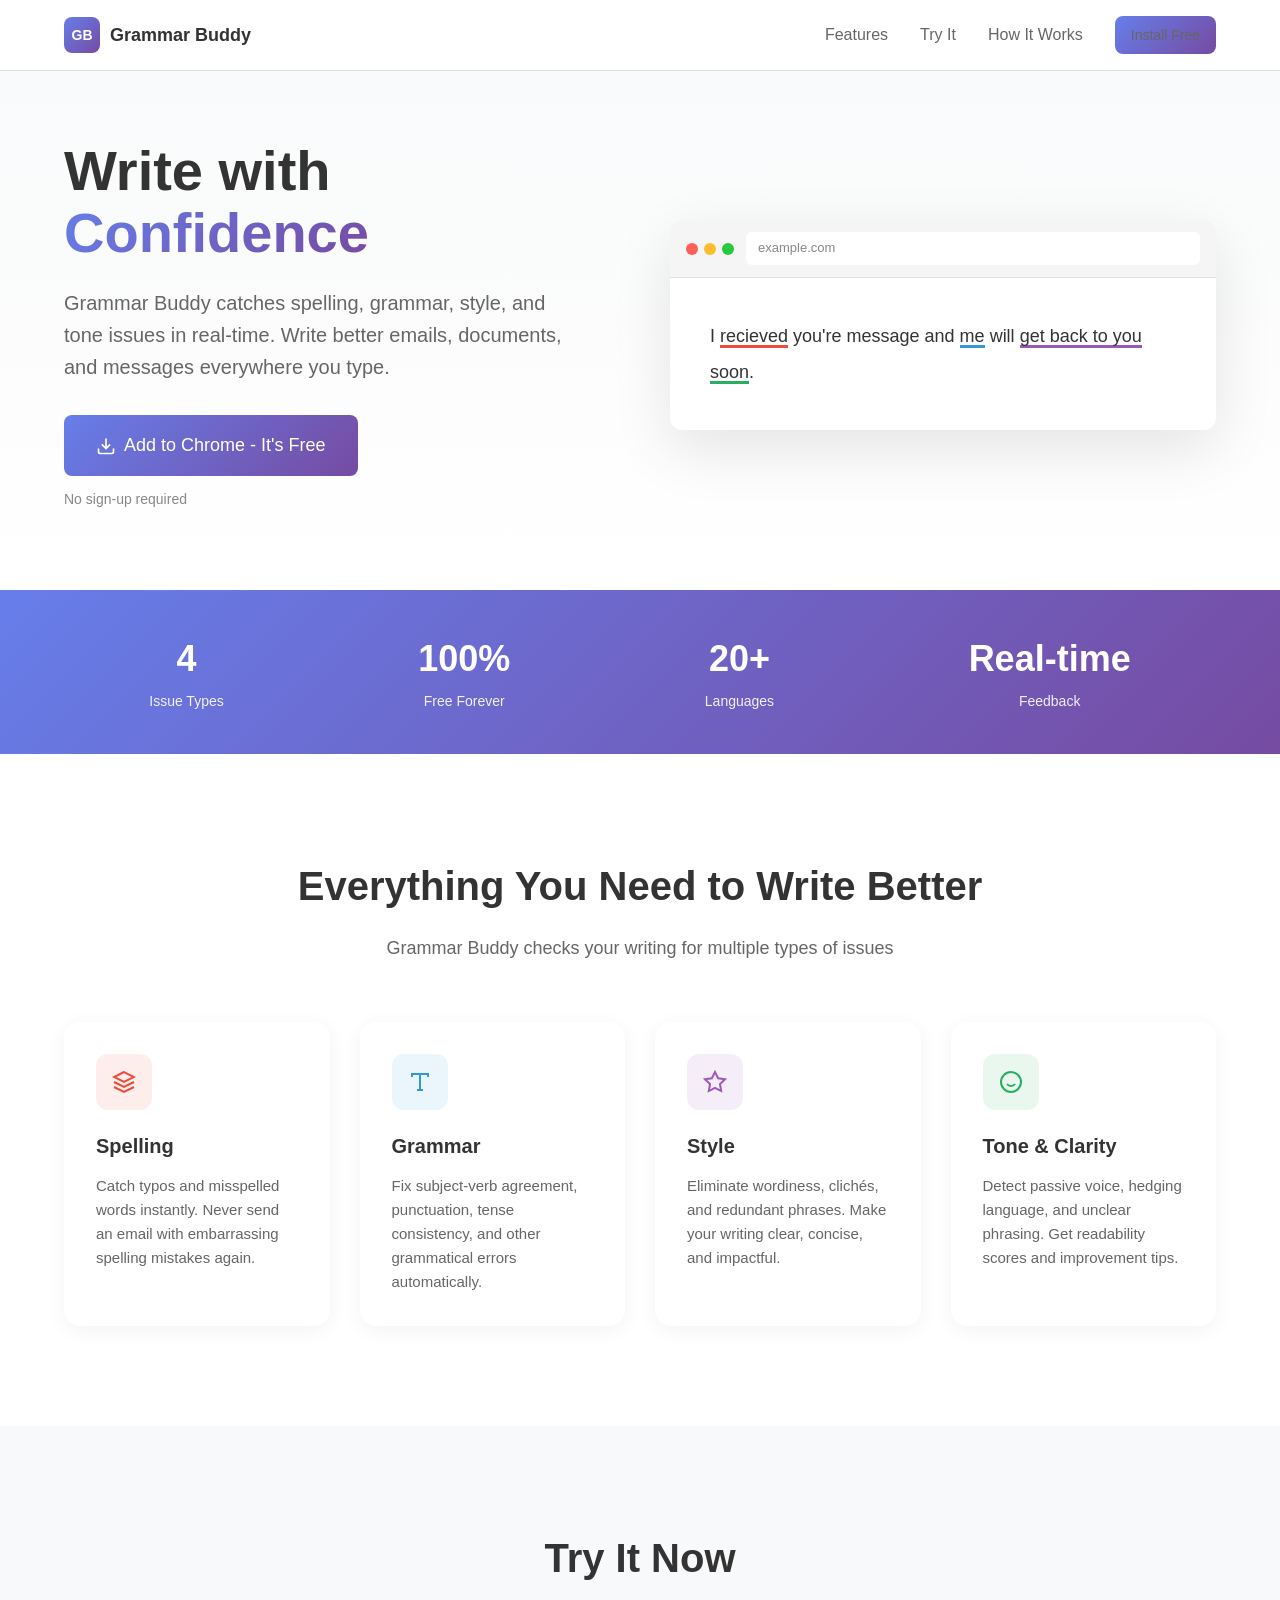
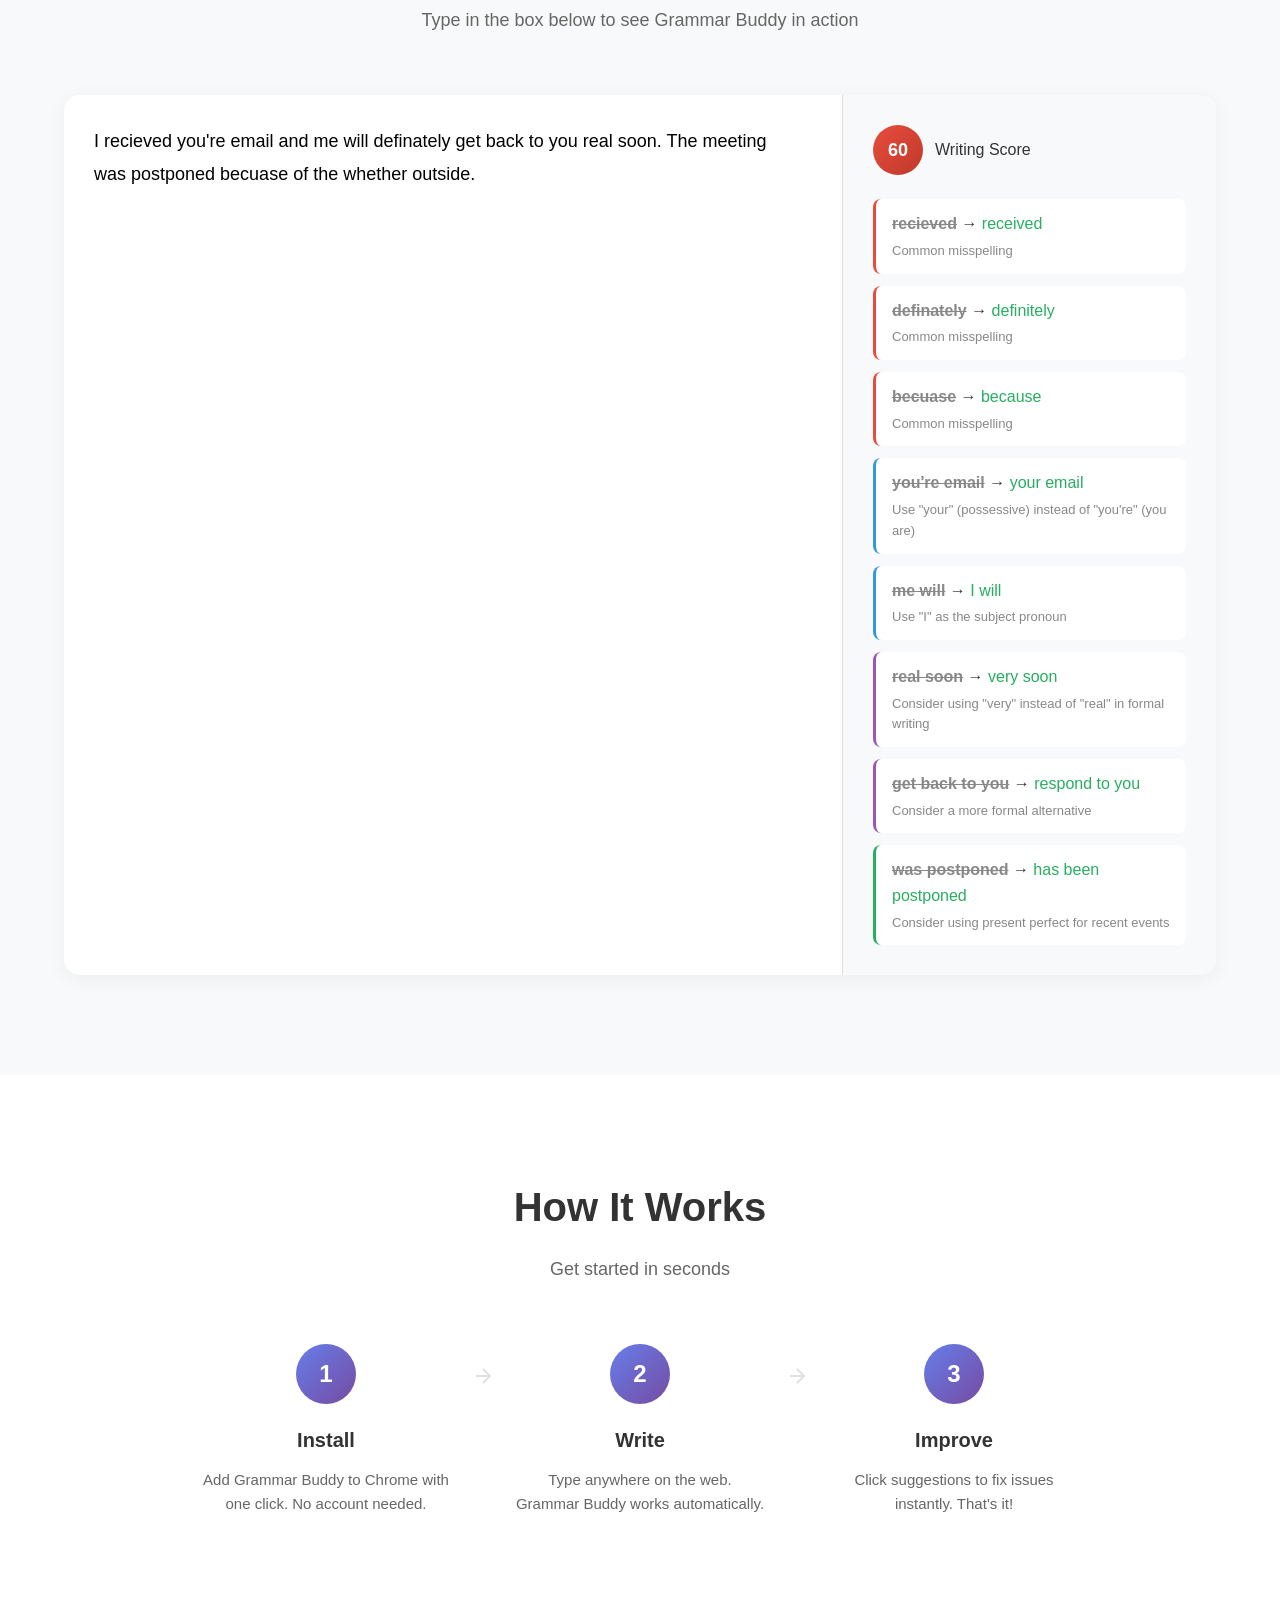
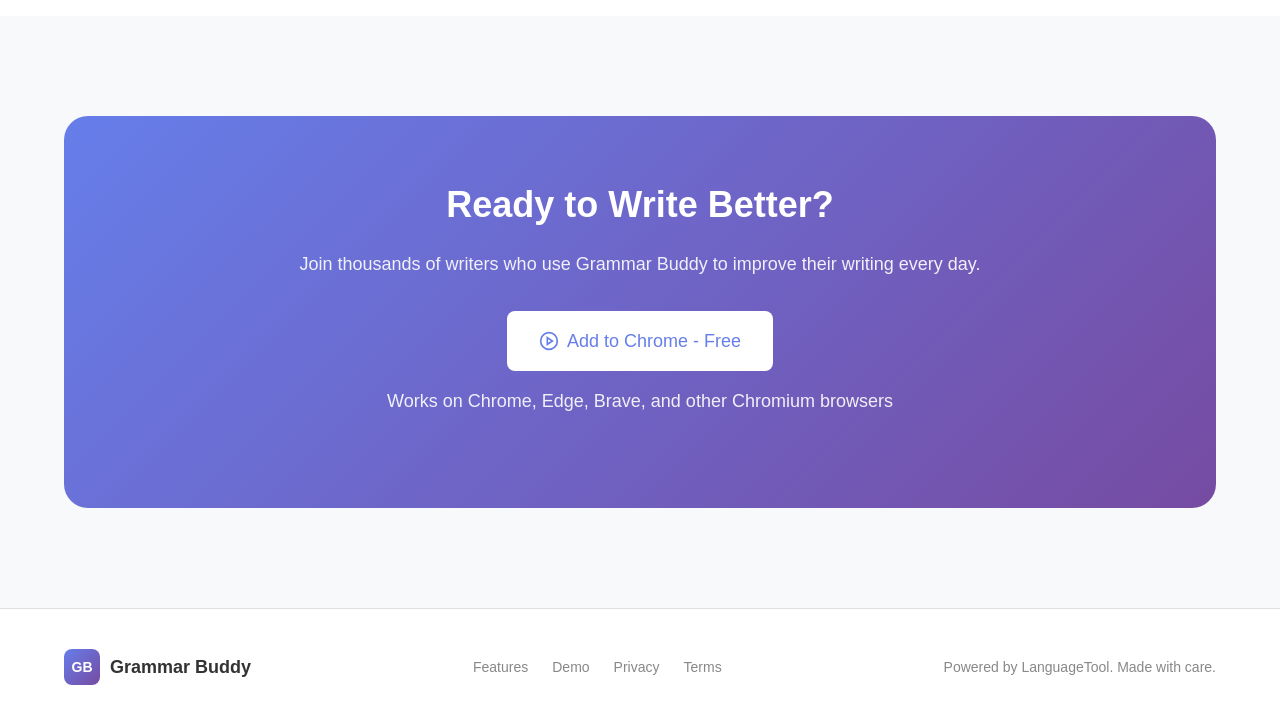
==== landing-page/index.html @ a088feb1 "Initial commit: Grammar Buddy extension and landing page - Chrome extension with Manifest V3 - Langu" ====
<!DOCTYPE html>
<html lang="en">
<head>
  <meta charset="UTF-8">
  <meta name="viewport" content="width=device-width, initial-scale=1.0">
  <meta name="description" content="Grammar Buddy - Your AI-powered writing assistant. Get real-time grammar, spelling, style, and tone suggestions as you type.">
  <title>Grammar Buddy - AI Writing Assistant</title>
  <link rel="stylesheet" href="styles.css">
  <link rel="icon" type="image/svg+xml" href="assets/favicon.svg">
</head>
<body>
  <!-- Navigation -->
  <nav class="navbar">
    <div class="container">
      <div class="nav-brand">
        <span class="nav-logo">GB</span>
        <span class="nav-title">Grammar Buddy</span>
      </div>
      <div class="nav-links">
        <a href="#features">Features</a>
        <a href="#demo">Try It</a>
        <a href="#how-it-works">How It Works</a>
        <a href="#install" class="btn btn-primary btn-sm">Install Free</a>
      </div>
    </div>
  </nav>

  <!-- Hero Section -->
  <header class="hero">
    <div class="container">
      <div class="hero-content">
        <h1 class="hero-title">
          Write with <span class="gradient-text">Confidence</span>
        </h1>
        <p class="hero-subtitle">
          Grammar Buddy catches spelling, grammar, style, and tone issues in real-time.
          Write better emails, documents, and messages everywhere you type.
        </p>
        <div class="hero-cta">
          <a href="#install" class="btn btn-primary btn-lg">
            <svg width="20" height="20" viewBox="0 0 24 24" fill="none" stroke="currentColor" stroke-width="2">
              <path d="M21 15v4a2 2 0 0 1-2 2H5a2 2 0 0 1-2-2v-4"></path>
              <polyline points="7 10 12 15 17 10"></polyline>
              <line x1="12" y1="15" x2="12" y2="3"></line>
            </svg>
            Add to Chrome - It's Free
          </a>
          <span class="hero-note">No sign-up required</span>
        </div>
      </div>
      <div class="hero-visual">
        <div class="browser-mockup">
          <div class="browser-header">
            <div class="browser-dots">
              <span></span><span></span><span></span>
            </div>
            <div class="browser-address">example.com</div>
          </div>
          <div class="browser-content">
            <div class="demo-text">
              <span>I </span><span class="error spelling" data-tooltip="Spelling: Did you mean 'received'?">recieved</span><span> you're message and </span><span class="error grammar" data-tooltip="Grammar: Use 'I' instead of 'me'">me</span><span> will </span><span class="error style" data-tooltip="Style: Consider 'respond' instead">get back to you</span><span> </span><span class="error tone" data-tooltip="Tone: Add urgency">soon</span><span>.</span>
            </div>
          </div>
        </div>
      </div>
    </div>
  </header>

  <!-- Stats Bar -->
  <section class="stats-bar">
    <div class="container">
      <div class="stat">
        <span class="stat-number">4</span>
        <span class="stat-label">Issue Types</span>
      </div>
      <div class="stat">
        <span class="stat-number">100%</span>
        <span class="stat-label">Free Forever</span>
      </div>
      <div class="stat">
        <span class="stat-number">20+</span>
        <span class="stat-label">Languages</span>
      </div>
      <div class="stat">
        <span class="stat-number">Real-time</span>
        <span class="stat-label">Feedback</span>
      </div>
    </div>
  </section>

  <!-- Features Section -->
  <section id="features" class="features">
    <div class="container">
      <div class="section-header">
        <h2>Everything You Need to Write Better</h2>
        <p>Grammar Buddy checks your writing for multiple types of issues</p>
      </div>
      <div class="features-grid">
        <div class="feature-card">
          <div class="feature-icon spelling">
            <svg width="24" height="24" viewBox="0 0 24 24" fill="none" stroke="currentColor" stroke-width="2">
              <path d="M12 2L2 7l10 5 10-5-10-5z"></path>
              <path d="M2 17l10 5 10-5"></path>
              <path d="M2 12l10 5 10-5"></path>
            </svg>
          </div>
          <h3>Spelling</h3>
          <p>Catch typos and misspelled words instantly. Never send an email with embarrassing spelling mistakes again.</p>
        </div>
        <div class="feature-card">
          <div class="feature-icon grammar">
            <svg width="24" height="24" viewBox="0 0 24 24" fill="none" stroke="currentColor" stroke-width="2">
              <polyline points="4 7 4 4 20 4 20 7"></polyline>
              <line x1="9" y1="20" x2="15" y2="20"></line>
              <line x1="12" y1="4" x2="12" y2="20"></line>
            </svg>
          </div>
          <h3>Grammar</h3>
          <p>Fix subject-verb agreement, punctuation, tense consistency, and other grammatical errors automatically.</p>
        </div>
        <div class="feature-card">
          <div class="feature-icon style">
            <svg width="24" height="24" viewBox="0 0 24 24" fill="none" stroke="currentColor" stroke-width="2">
              <polygon points="12 2 15.09 8.26 22 9.27 17 14.14 18.18 21.02 12 17.77 5.82 21.02 7 14.14 2 9.27 8.91 8.26 12 2"></polygon>
            </svg>
          </div>
          <h3>Style</h3>
          <p>Eliminate wordiness, clichés, and redundant phrases. Make your writing clear, concise, and impactful.</p>
        </div>
        <div class="feature-card">
          <div class="feature-icon tone">
            <svg width="24" height="24" viewBox="0 0 24 24" fill="none" stroke="currentColor" stroke-width="2">
              <circle cx="12" cy="12" r="10"></circle>
              <path d="M8 14s1.5 2 4 2 4-2 4-2"></path>
              <line x1="9" y1="9" x2="9.01" y2="9"></line>
              <line x1="15" y1="9" x2="15.01" y2="9"></line>
            </svg>
          </div>
          <h3>Tone & Clarity</h3>
          <p>Detect passive voice, hedging language, and unclear phrasing. Get readability scores and improvement tips.</p>
        </div>
      </div>
    </div>
  </section>

  <!-- Interactive Demo -->
  <section id="demo" class="demo-section">
    <div class="container">
      <div class="section-header">
        <h2>Try It Now</h2>
        <p>Type in the box below to see Grammar Buddy in action</p>
      </div>
      <div class="demo-container">
        <div class="demo-editor">
          <textarea id="demoInput" placeholder="Start typing here to see grammar suggestions...">I recieved you're email and me will definately get back to you real soon. The meeting was postponed becuase of the whether outside.</textarea>
        </div>
        <div class="demo-results">
          <div class="results-header">
            <div class="score-badge" id="demoScore">85</div>
            <span>Writing Score</span>
          </div>
          <div class="results-list" id="resultsList">
            <!-- Results populated by JS -->
          </div>
        </div>
      </div>
    </div>
  </section>

  <!-- How It Works -->
  <section id="how-it-works" class="how-it-works">
    <div class="container">
      <div class="section-header">
        <h2>How It Works</h2>
        <p>Get started in seconds</p>
      </div>
      <div class="steps">
        <div class="step">
          <div class="step-number">1</div>
          <h3>Install</h3>
          <p>Add Grammar Buddy to Chrome with one click. No account needed.</p>
        </div>
        <div class="step-arrow">
          <svg width="24" height="24" viewBox="0 0 24 24" fill="none" stroke="currentColor" stroke-width="2">
            <line x1="5" y1="12" x2="19" y2="12"></line>
            <polyline points="12 5 19 12 12 19"></polyline>
          </svg>
        </div>
        <div class="step">
          <div class="step-number">2</div>
          <h3>Write</h3>
          <p>Type anywhere on the web. Grammar Buddy works automatically.</p>
        </div>
        <div class="step-arrow">
          <svg width="24" height="24" viewBox="0 0 24 24" fill="none" stroke="currentColor" stroke-width="2">
            <line x1="5" y1="12" x2="19" y2="12"></line>
            <polyline points="12 5 19 12 12 19"></polyline>
          </svg>
        </div>
        <div class="step">
          <div class="step-number">3</div>
          <h3>Improve</h3>
          <p>Click suggestions to fix issues instantly. That's it!</p>
        </div>
      </div>
    </div>
  </section>

  <!-- Install CTA -->
  <section id="install" class="install-section">
    <div class="container">
      <div class="install-card">
        <h2>Ready to Write Better?</h2>
        <p>Join thousands of writers who use Grammar Buddy to improve their writing every day.</p>
        <a href="#" class="btn btn-primary btn-lg" id="installBtn">
          <svg width="20" height="20" viewBox="0 0 24 24" fill="none" stroke="currentColor" stroke-width="2">
            <circle cx="12" cy="12" r="10"></circle>
            <polygon points="10 8 16 12 10 16 10 8"></polygon>
          </svg>
          Add to Chrome - Free
        </a>
        <p class="install-note">Works on Chrome, Edge, Brave, and other Chromium browsers</p>
      </div>
    </div>
  </section>

  <!-- Footer -->
  <footer class="footer">
    <div class="container">
      <div class="footer-content">
        <div class="footer-brand">
          <span class="nav-logo">GB</span>
          <span class="nav-title">Grammar Buddy</span>
        </div>
        <div class="footer-links">
          <a href="#features">Features</a>
          <a href="#demo">Demo</a>
          <a href="#">Privacy</a>
          <a href="#">Terms</a>
        </div>
        <div class="footer-copy">
          <p>Powered by LanguageTool. Made with care.</p>
        </div>
      </div>
    </div>
  </footer>

  <script src="script.js"></script>
</body>
</html>
---- landing-page/styles.css ----
/* Grammar Buddy Landing Page Styles */

:root {
  --primary: #667eea;
  --primary-dark: #764ba2;
  --spelling: #e74c3c;
  --grammar: #3498db;
  --style: #9b59b6;
  --tone: #27ae60;
  --text: #333;
  --text-light: #666;
  --text-muted: #888;
  --bg: #ffffff;
  --bg-alt: #f8f9fa;
  --border: #e0e0e0;
}

* {
  margin: 0;
  padding: 0;
  box-sizing: border-box;
}

html {
  scroll-behavior: smooth;
}

body {
  font-family: -apple-system, BlinkMacSystemFont, 'Segoe UI', Roboto, Oxygen, Ubuntu, sans-serif;
  color: var(--text);
  line-height: 1.6;
  background: var(--bg);
}

.container {
  max-width: 1200px;
  margin: 0 auto;
  padding: 0 24px;
}

/* Buttons */
.btn {
  display: inline-flex;
  align-items: center;
  gap: 8px;
  padding: 12px 24px;
  border-radius: 8px;
  font-size: 16px;
  font-weight: 500;
  text-decoration: none;
  cursor: pointer;
  transition: all 0.2s ease;
  border: none;
}

.btn-primary {
  background: linear-gradient(135deg, var(--primary), var(--primary-dark));
  color: white;
}

.btn-primary:hover {
  transform: translateY(-2px);
  box-shadow: 0 8px 24px rgba(102, 126, 234, 0.4);
}

.btn-lg {
  padding: 16px 32px;
  font-size: 18px;
}

.btn-sm {
  padding: 8px 16px;
  font-size: 14px;
}

.gradient-text {
  background: linear-gradient(135deg, var(--primary), var(--primary-dark));
  -webkit-background-clip: text;
  -webkit-text-fill-color: transparent;
  background-clip: text;
}

/* Navigation */
.navbar {
  position: fixed;
  top: 0;
  left: 0;
  right: 0;
  background: rgba(255, 255, 255, 0.95);
  backdrop-filter: blur(10px);
  z-index: 1000;
  border-bottom: 1px solid var(--border);
}

.navbar .container {
  display: flex;
  justify-content: space-between;
  align-items: center;
  height: 70px;
}

.nav-brand {
  display: flex;
  align-items: center;
  gap: 10px;
}

.nav-logo {
  width: 36px;
  height: 36px;
  background: linear-gradient(135deg, var(--primary), var(--primary-dark));
  border-radius: 8px;
  display: flex;
  align-items: center;
  justify-content: center;
  color: white;
  font-weight: 700;
  font-size: 14px;
}

.nav-title {
  font-size: 18px;
  font-weight: 600;
}

.nav-links {
  display: flex;
  align-items: center;
  gap: 32px;
}

.nav-links a {
  text-decoration: none;
  color: var(--text-light);
  font-weight: 500;
  transition: color 0.2s ease;
}

.nav-links a:hover {
  color: var(--primary);
}

/* Hero */
.hero {
  padding: 140px 0 80px;
  background: linear-gradient(180deg, var(--bg-alt) 0%, var(--bg) 100%);
}

.hero .container {
  display: grid;
  grid-template-columns: 1fr 1fr;
  gap: 60px;
  align-items: center;
}

.hero-title {
  font-size: 56px;
  font-weight: 700;
  line-height: 1.1;
  margin-bottom: 24px;
}

.hero-subtitle {
  font-size: 20px;
  color: var(--text-light);
  margin-bottom: 32px;
  max-width: 500px;
}

.hero-cta {
  display: flex;
  flex-direction: column;
  align-items: flex-start;
  gap: 12px;
}

.hero-note {
  font-size: 14px;
  color: var(--text-muted);
}

/* Browser Mockup */
.browser-mockup {
  background: white;
  border-radius: 12px;
  box-shadow: 0 20px 60px rgba(0, 0, 0, 0.1);
  overflow: hidden;
}

.browser-header {
  background: #f5f5f5;
  padding: 12px 16px;
  display: flex;
  align-items: center;
  gap: 12px;
  border-bottom: 1px solid var(--border);
}

.browser-dots {
  display: flex;
  gap: 6px;
}

.browser-dots span {
  width: 12px;
  height: 12px;
  border-radius: 50%;
  background: #ddd;
}

.browser-dots span:nth-child(1) { background: #ff5f56; }
.browser-dots span:nth-child(2) { background: #ffbd2e; }
.browser-dots span:nth-child(3) { background: #27c93f; }

.browser-address {
  flex: 1;
  background: white;
  padding: 6px 12px;
  border-radius: 6px;
  font-size: 13px;
  color: var(--text-muted);
}

.browser-content {
  padding: 40px;
}

.demo-text {
  font-size: 18px;
  line-height: 2;
}

.demo-text .error {
  position: relative;
  cursor: pointer;
  padding-bottom: 2px;
}

.demo-text .error.spelling {
  background: linear-gradient(to bottom, transparent 85%, var(--spelling) 85%);
}

.demo-text .error.grammar {
  background: linear-gradient(to bottom, transparent 85%, var(--grammar) 85%);
}

.demo-text .error.style {
  background: linear-gradient(to bottom, transparent 85%, var(--style) 85%);
}

.demo-text .error.tone {
  background: linear-gradient(to bottom, transparent 85%, var(--tone) 85%);
}

.demo-text .error::after {
  content: attr(data-tooltip);
  position: absolute;
  bottom: 100%;
  left: 50%;
  transform: translateX(-50%);
  background: #333;
  color: white;
  padding: 8px 12px;
  border-radius: 6px;
  font-size: 13px;
  white-space: nowrap;
  opacity: 0;
  visibility: hidden;
  transition: all 0.2s ease;
  z-index: 10;
}

.demo-text .error:hover::after {
  opacity: 1;
  visibility: visible;
  bottom: calc(100% + 8px);
}

/* Stats Bar */
.stats-bar {
  background: linear-gradient(135deg, var(--primary), var(--primary-dark));
  padding: 40px 0;
}

.stats-bar .container {
  display: flex;
  justify-content: space-around;
  flex-wrap: wrap;
  gap: 24px;
}

.stat {
  text-align: center;
  color: white;
}

.stat-number {
  display: block;
  font-size: 36px;
  font-weight: 700;
}

.stat-label {
  font-size: 14px;
  opacity: 0.9;
}

/* Features */
.features {
  padding: 100px 0;
}

.section-header {
  text-align: center;
  margin-bottom: 60px;
}

.section-header h2 {
  font-size: 40px;
  font-weight: 700;
  margin-bottom: 16px;
}

.section-header p {
  font-size: 18px;
  color: var(--text-light);
}

.features-grid {
  display: grid;
  grid-template-columns: repeat(4, 1fr);
  gap: 30px;
}

.feature-card {
  background: white;
  padding: 32px;
  border-radius: 16px;
  box-shadow: 0 4px 20px rgba(0, 0, 0, 0.05);
  transition: transform 0.2s ease, box-shadow 0.2s ease;
}

.feature-card:hover {
  transform: translateY(-5px);
  box-shadow: 0 8px 30px rgba(0, 0, 0, 0.1);
}

.feature-icon {
  width: 56px;
  height: 56px;
  border-radius: 12px;
  display: flex;
  align-items: center;
  justify-content: center;
  margin-bottom: 20px;
}

.feature-icon.spelling { background: rgba(231, 76, 60, 0.1); color: var(--spelling); }
.feature-icon.grammar { background: rgba(52, 152, 219, 0.1); color: var(--grammar); }
.feature-icon.style { background: rgba(155, 89, 182, 0.1); color: var(--style); }
.feature-icon.tone { background: rgba(39, 174, 96, 0.1); color: var(--tone); }

.feature-card h3 {
  font-size: 20px;
  margin-bottom: 12px;
}

.feature-card p {
  font-size: 15px;
  color: var(--text-light);
  line-height: 1.6;
}

/* Demo Section */
.demo-section {
  padding: 100px 0;
  background: var(--bg-alt);
}

.demo-container {
  display: grid;
  grid-template-columns: 2fr 1fr;
  gap: 30px;
  background: white;
  border-radius: 16px;
  overflow: hidden;
  box-shadow: 0 4px 20px rgba(0, 0, 0, 0.05);
}

.demo-editor {
  padding: 0;
}

.demo-editor textarea {
  width: 100%;
  height: 300px;
  padding: 30px;
  border: none;
  font-size: 18px;
  line-height: 1.8;
  resize: none;
  font-family: inherit;
}

.demo-editor textarea:focus {
  outline: none;
}

.demo-results {
  background: var(--bg-alt);
  padding: 30px;
  border-left: 1px solid var(--border);
}

.results-header {
  display: flex;
  align-items: center;
  gap: 12px;
  margin-bottom: 24px;
}

.score-badge {
  width: 50px;
  height: 50px;
  background: linear-gradient(135deg, var(--primary), var(--primary-dark));
  border-radius: 50%;
  display: flex;
  align-items: center;
  justify-content: center;
  color: white;
  font-weight: 700;
  font-size: 18px;
}

.results-list {
  display: flex;
  flex-direction: column;
  gap: 12px;
}

.result-item {
  background: white;
  padding: 12px 16px;
  border-radius: 8px;
  border-left: 3px solid;
  cursor: pointer;
  transition: transform 0.2s ease;
}

.result-item:hover {
  transform: translateX(4px);
}

.result-item.spelling { border-left-color: var(--spelling); }
.result-item.grammar { border-left-color: var(--grammar); }
.result-item.style { border-left-color: var(--style); }
.result-item.tone { border-left-color: var(--tone); }

.result-item .error-word {
  font-weight: 600;
  text-decoration: line-through;
  color: var(--text-muted);
}

.result-item .suggestion {
  color: var(--tone);
  font-weight: 500;
}

.result-item .message {
  font-size: 13px;
  color: var(--text-muted);
  margin-top: 4px;
}

/* How It Works */
.how-it-works {
  padding: 100px 0;
}

.steps {
  display: flex;
  justify-content: center;
  align-items: flex-start;
  gap: 20px;
}

.step {
  text-align: center;
  max-width: 250px;
}

.step-number {
  width: 60px;
  height: 60px;
  background: linear-gradient(135deg, var(--primary), var(--primary-dark));
  border-radius: 50%;
  display: flex;
  align-items: center;
  justify-content: center;
  color: white;
  font-size: 24px;
  font-weight: 700;
  margin: 0 auto 20px;
}

.step h3 {
  font-size: 20px;
  margin-bottom: 12px;
}

.step p {
  font-size: 15px;
  color: var(--text-light);
}

.step-arrow {
  display: flex;
  align-items: center;
  padding-top: 20px;
  color: var(--border);
}

/* Install Section */
.install-section {
  padding: 100px 0;
  background: var(--bg-alt);
}

.install-card {
  background: linear-gradient(135deg, var(--primary), var(--primary-dark));
  padding: 60px;
  border-radius: 24px;
  text-align: center;
  color: white;
}

.install-card h2 {
  font-size: 36px;
  margin-bottom: 16px;
}

.install-card > p {
  font-size: 18px;
  opacity: 0.9;
  margin-bottom: 32px;
}

.install-card .btn {
  background: white;
  color: var(--primary);
}

.install-card .btn:hover {
  box-shadow: 0 8px 24px rgba(0, 0, 0, 0.2);
}

.install-note {
  font-size: 14px;
  opacity: 0.8;
  margin-top: 16px;
}

/* Footer */
.footer {
  padding: 40px 0;
  border-top: 1px solid var(--border);
}

.footer-content {
  display: flex;
  justify-content: space-between;
  align-items: center;
  flex-wrap: wrap;
  gap: 24px;
}

.footer-brand {
  display: flex;
  align-items: center;
  gap: 10px;
}

.footer-links {
  display: flex;
  gap: 24px;
}

.footer-links a {
  text-decoration: none;
  color: var(--text-muted);
  font-size: 14px;
  transition: color 0.2s ease;
}

.footer-links a:hover {
  color: var(--primary);
}

.footer-copy {
  font-size: 14px;
  color: var(--text-muted);
}

/* Responsive */
@media (max-width: 1024px) {
  .features-grid {
    grid-template-columns: repeat(2, 1fr);
  }

  .demo-container {
    grid-template-columns: 1fr;
  }

  .demo-results {
    border-left: none;
    border-top: 1px solid var(--border);
  }
}

@media (max-width: 768px) {
  .hero .container {
    grid-template-columns: 1fr;
    text-align: center;
  }

  .hero-title {
    font-size: 40px;
  }

  .hero-subtitle {
    margin-left: auto;
    margin-right: auto;
  }

  .hero-cta {
    align-items: center;
  }

  .hero-visual {
    display: none;
  }

  .nav-links a:not(.btn) {
    display: none;
  }

  .features-grid {
    grid-template-columns: 1fr;
  }

  .steps {
    flex-direction: column;
    align-items: center;
  }

  .step-arrow {
    transform: rotate(90deg);
    padding: 10px 0;
  }

  .footer-content {
    flex-direction: column;
    text-align: center;
  }
}
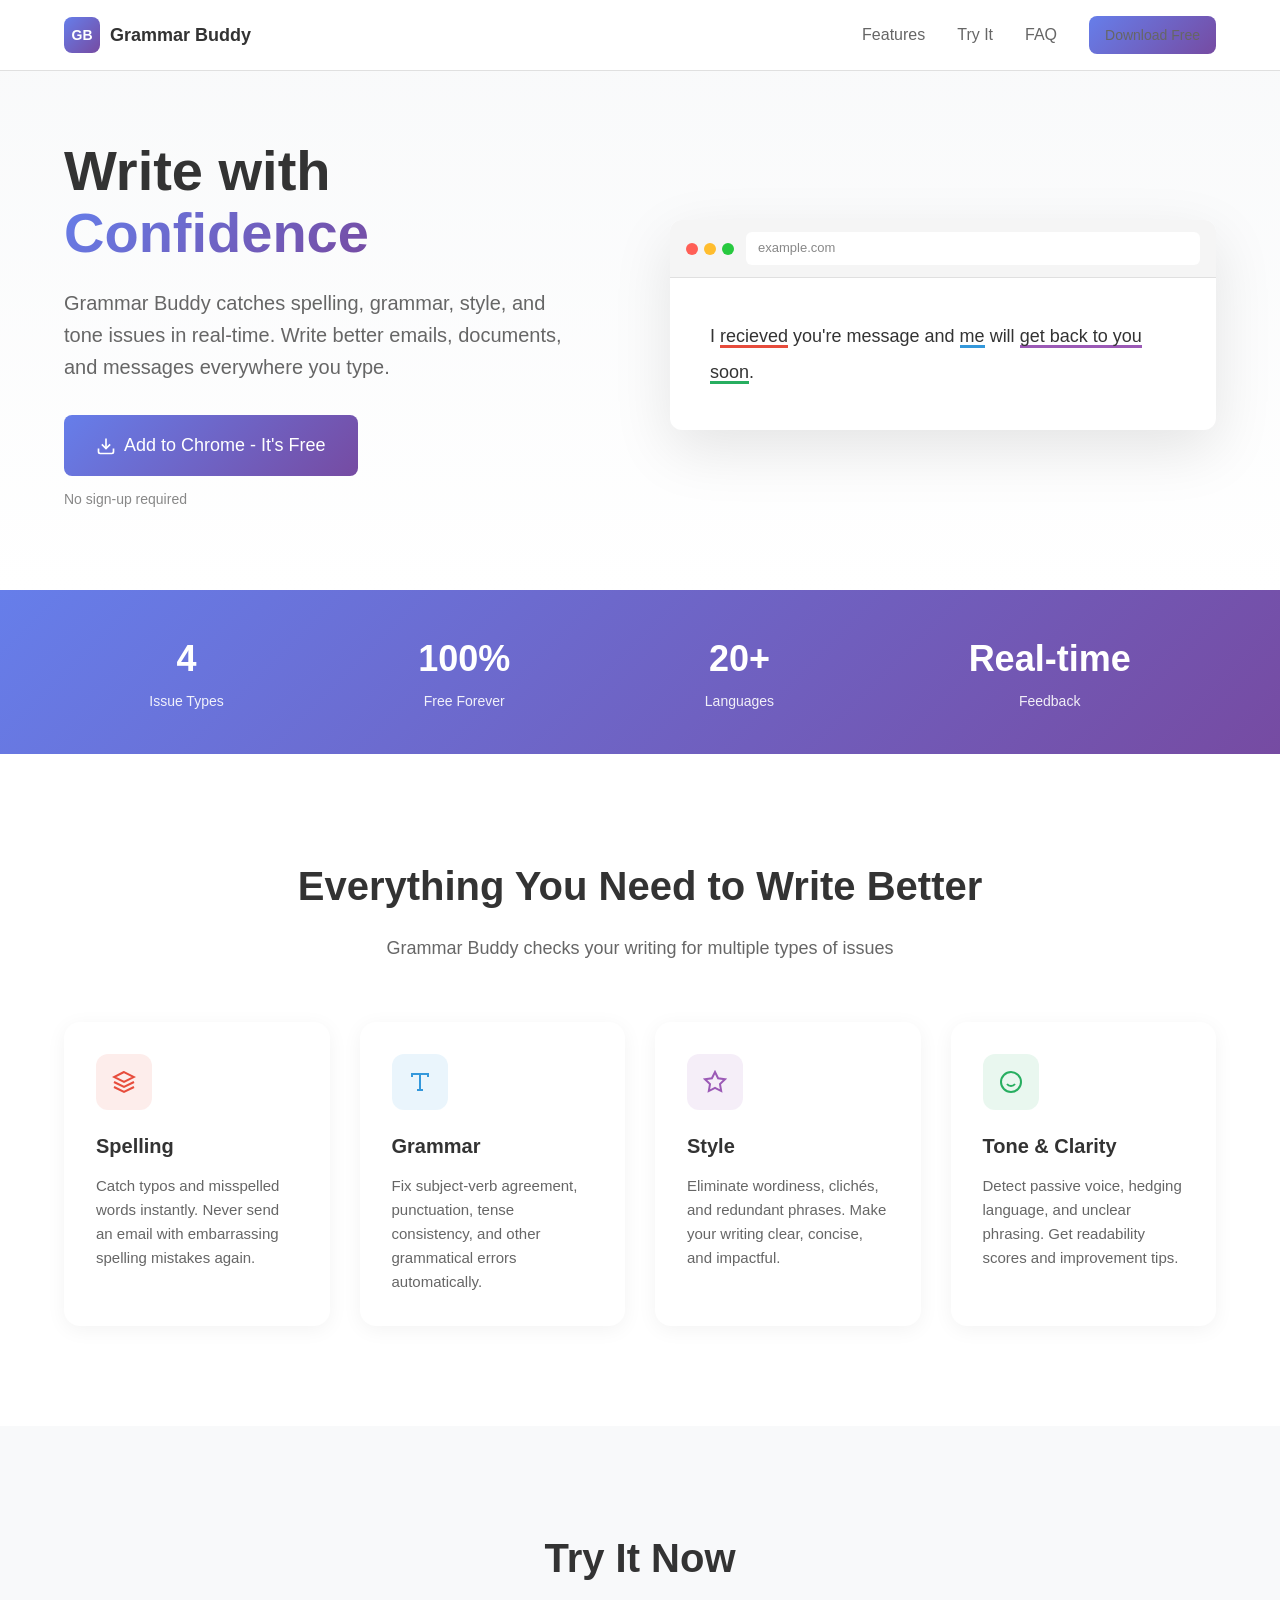
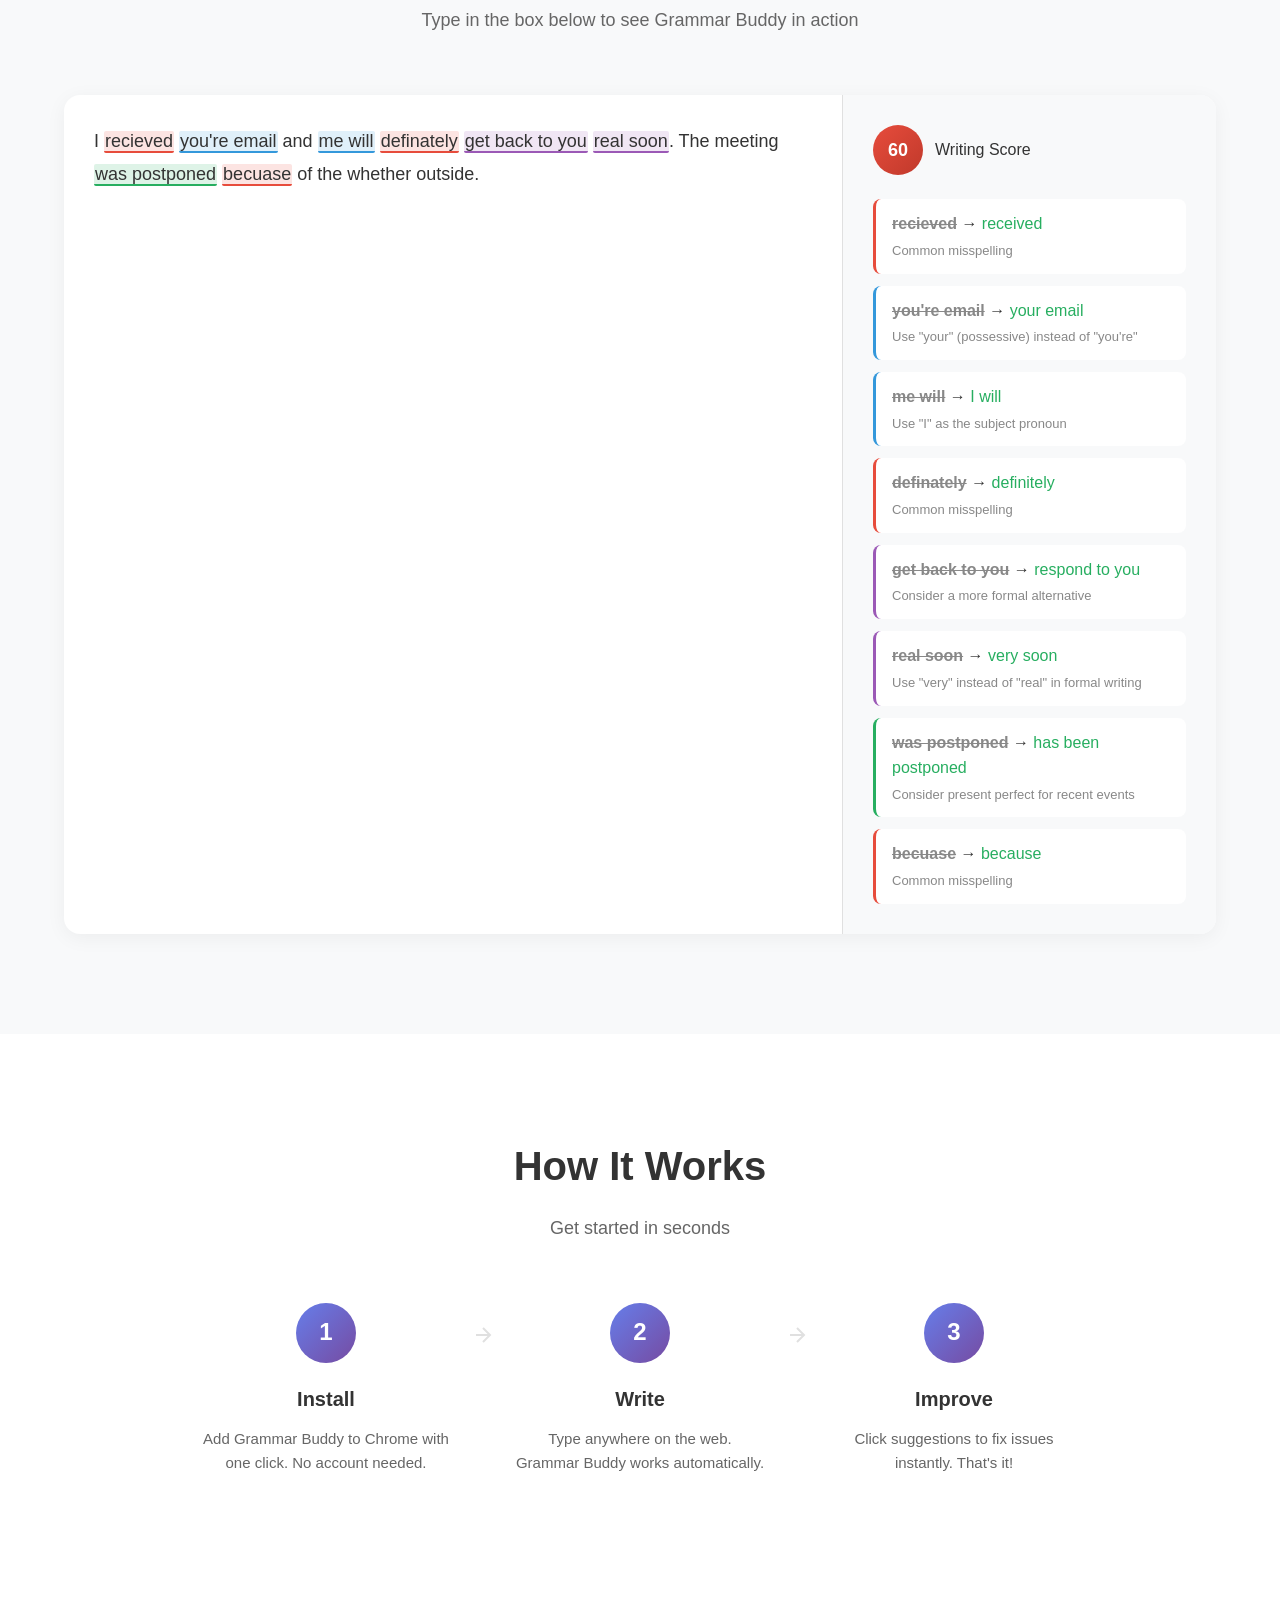
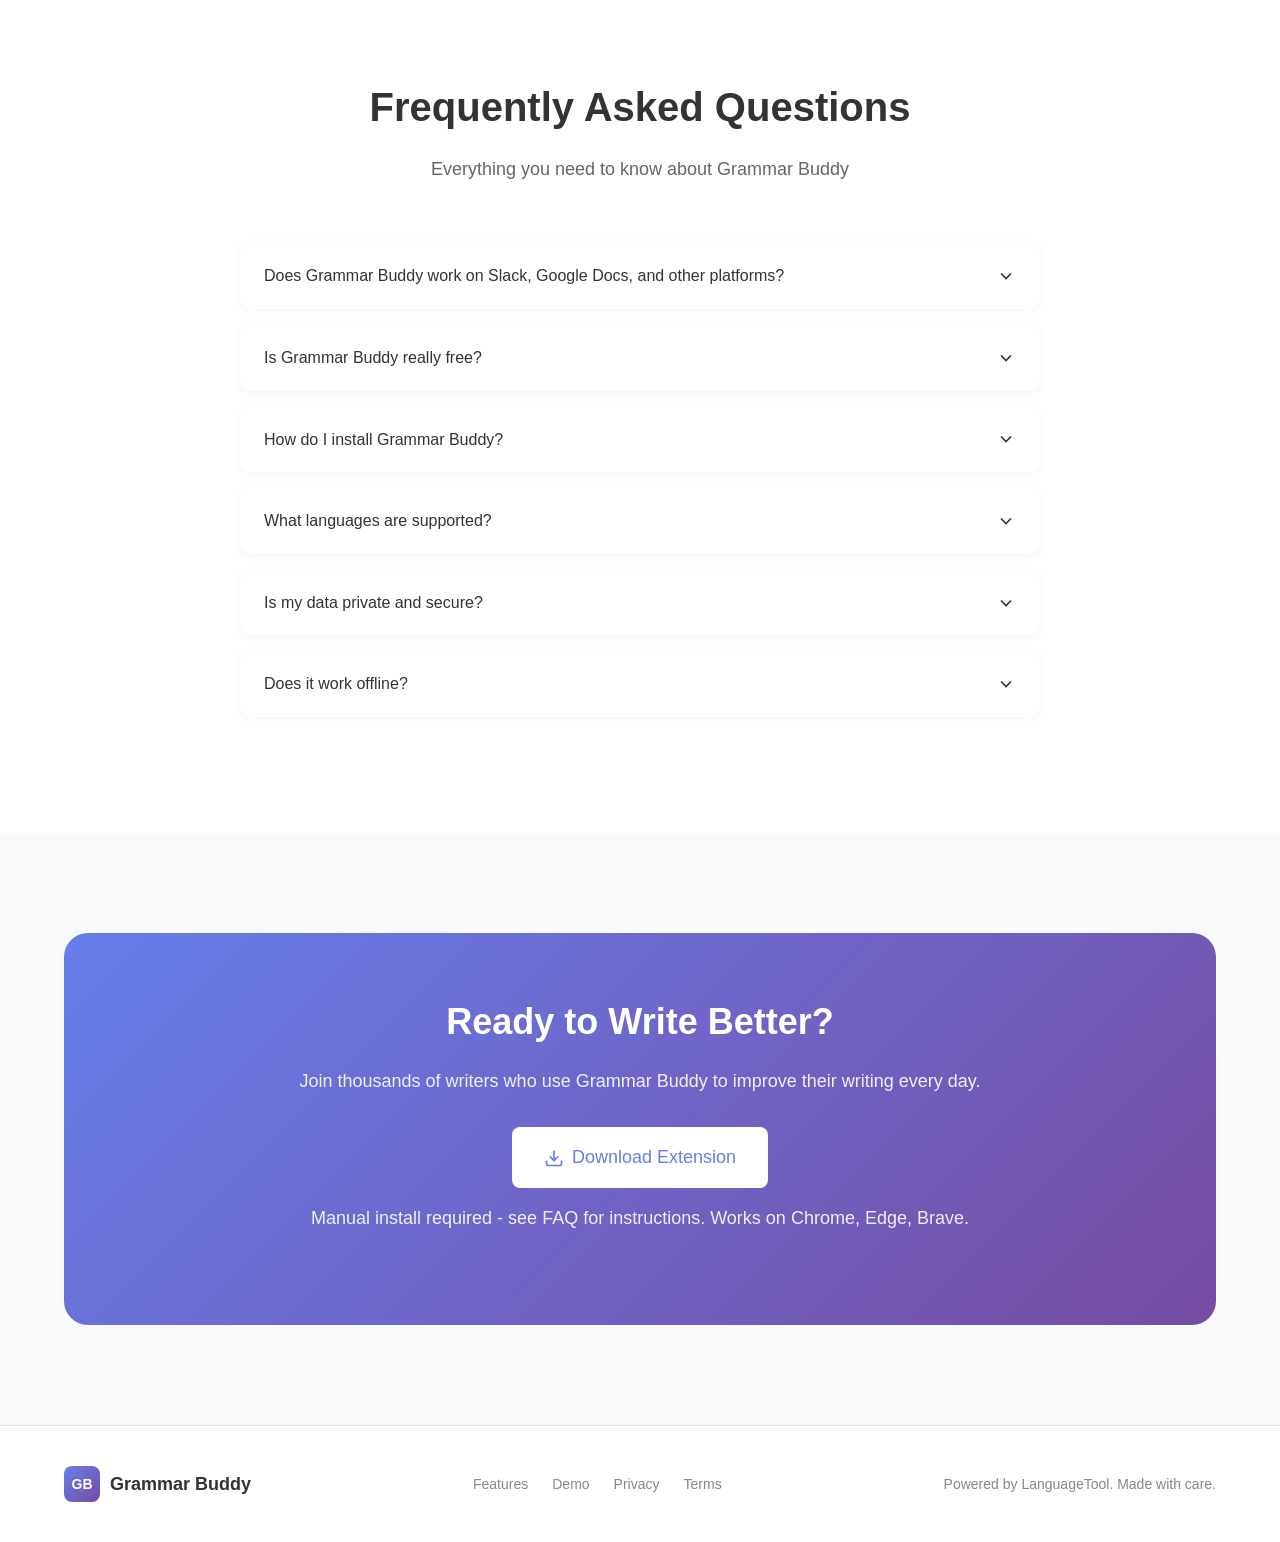
==== commit 5e98e19a: "Add interactive demo highlighting, FAQ section, and direct download - Fix demo to highlight errors i" ====
--- a/landing-page/index.html
+++ b/landing-page/index.html
@@ -19,8 +19,8 @@
       <div class="nav-links">
         <a href="#features">Features</a>
         <a href="#demo">Try It</a>
-        <a href="#how-it-works">How It Works</a>
-        <a href="#install" class="btn btn-primary btn-sm">Install Free</a>
+        <a href="#faq">FAQ</a>
+        <a href="#install" class="btn btn-primary btn-sm">Download Free</a>
       </div>
     </div>
   </nav>
@@ -152,7 +152,7 @@
       </div>
       <div class="demo-container">
         <div class="demo-editor">
-          <textarea id="demoInput" placeholder="Start typing here to see grammar suggestions...">I recieved you're email and me will definately get back to you real soon. The meeting was postponed becuase of the whether outside.</textarea>
+          <div id="demoInput" class="demo-editable" contenteditable="true" data-placeholder="Start typing here to see grammar suggestions...">I recieved you're email and me will definately get back to you real soon. The meeting was postponed becuase of the whether outside.</div>
         </div>
         <div class="demo-results">
           <div class="results-header">
@@ -206,20 +206,114 @@
     </div>
   </section>
 
+  <!-- FAQ Section -->
+  <section id="faq" class="faq-section">
+    <div class="container">
+      <div class="section-header">
+        <h2>Frequently Asked Questions</h2>
+        <p>Everything you need to know about Grammar Buddy</p>
+      </div>
+      <div class="faq-list">
+        <div class="faq-item">
+          <div class="faq-question">
+            <span>Does Grammar Buddy work on Slack, Google Docs, and other platforms?</span>
+            <svg class="faq-icon" width="20" height="20" viewBox="0 0 24 24" fill="none" stroke="currentColor" stroke-width="2">
+              <polyline points="6 9 12 15 18 9"></polyline>
+            </svg>
+          </div>
+          <div class="faq-answer">
+            <p>Yes! Grammar Buddy works on virtually any website where you can type text, including:</p>
+            <ul>
+              <li><strong>Slack</strong> - Works in message boxes and threads</li>
+              <li><strong>Google Docs</strong> - Works in the document editor</li>
+              <li><strong>Gmail</strong> - Works in email composition</li>
+              <li><strong>LinkedIn</strong> - Works in posts and messages</li>
+              <li><strong>Twitter/X</strong> - Works in tweet composer</li>
+              <li><strong>Any website</strong> with text inputs or editable areas</li>
+            </ul>
+          </div>
+        </div>
+        <div class="faq-item">
+          <div class="faq-question">
+            <span>Is Grammar Buddy really free?</span>
+            <svg class="faq-icon" width="20" height="20" viewBox="0 0 24 24" fill="none" stroke="currentColor" stroke-width="2">
+              <polyline points="6 9 12 15 18 9"></polyline>
+            </svg>
+          </div>
+          <div class="faq-answer">
+            <p>Yes, Grammar Buddy is completely free to use. We use the LanguageTool API which offers generous free usage limits. There are no hidden fees, subscriptions, or premium tiers.</p>
+          </div>
+        </div>
+        <div class="faq-item">
+          <div class="faq-question">
+            <span>How do I install Grammar Buddy?</span>
+            <svg class="faq-icon" width="20" height="20" viewBox="0 0 24 24" fill="none" stroke="currentColor" stroke-width="2">
+              <polyline points="6 9 12 15 18 9"></polyline>
+            </svg>
+          </div>
+          <div class="faq-answer">
+            <p>Since Grammar Buddy isn't on the Chrome Web Store yet, you can install it manually:</p>
+            <ol>
+              <li>Click "Download Extension" to get the ZIP file</li>
+              <li>Extract the ZIP file to a folder on your computer</li>
+              <li>Open Chrome and go to <code>chrome://extensions</code></li>
+              <li>Enable "Developer mode" in the top right</li>
+              <li>Click "Load unpacked" and select the <code>extension</code> folder</li>
+            </ol>
+          </div>
+        </div>
+        <div class="faq-item">
+          <div class="faq-question">
+            <span>What languages are supported?</span>
+            <svg class="faq-icon" width="20" height="20" viewBox="0 0 24 24" fill="none" stroke="currentColor" stroke-width="2">
+              <polyline points="6 9 12 15 18 9"></polyline>
+            </svg>
+          </div>
+          <div class="faq-answer">
+            <p>Grammar Buddy supports over 20 languages including English (US, UK, AU), German, French, Spanish, Portuguese, Dutch, Polish, Russian, and more. You can change the language in the extension settings.</p>
+          </div>
+        </div>
+        <div class="faq-item">
+          <div class="faq-question">
+            <span>Is my data private and secure?</span>
+            <svg class="faq-icon" width="20" height="20" viewBox="0 0 24 24" fill="none" stroke="currentColor" stroke-width="2">
+              <polyline points="6 9 12 15 18 9"></polyline>
+            </svg>
+          </div>
+          <div class="faq-answer">
+            <p>Your privacy is important to us. Grammar Buddy only sends text to LanguageTool's servers for grammar checking - no text is stored or logged. The extension doesn't collect any personal information or track your browsing activity.</p>
+          </div>
+        </div>
+        <div class="faq-item">
+          <div class="faq-question">
+            <span>Does it work offline?</span>
+            <svg class="faq-icon" width="20" height="20" viewBox="0 0 24 24" fill="none" stroke="currentColor" stroke-width="2">
+              <polyline points="6 9 12 15 18 9"></polyline>
+            </svg>
+          </div>
+          <div class="faq-answer">
+            <p>Grammar Buddy requires an internet connection to check your text using the LanguageTool API. However, your ignored words and settings are stored locally and will persist offline.</p>
+          </div>
+        </div>
+      </div>
+    </div>
+  </section>
+
   <!-- Install CTA -->
   <section id="install" class="install-section">
     <div class="container">
       <div class="install-card">
         <h2>Ready to Write Better?</h2>
         <p>Join thousands of writers who use Grammar Buddy to improve their writing every day.</p>
-        <a href="#" class="btn btn-primary btn-lg" id="installBtn">
+        <a href="https://github.com/draphael123/grammar-buddy/archive/refs/heads/main.zip" class="btn btn-primary btn-lg" id="installBtn">
           <svg width="20" height="20" viewBox="0 0 24 24" fill="none" stroke="currentColor" stroke-width="2">
-            <circle cx="12" cy="12" r="10"></circle>
-            <polygon points="10 8 16 12 10 16 10 8"></polygon>
+            <path d="M21 15v4a2 2 0 0 1-2 2H5a2 2 0 0 1-2-2v-4"></path>
+            <polyline points="7 10 12 15 17 10"></polyline>
+            <line x1="12" y1="15" x2="12" y2="3"></line>
           </svg>
-          Add to Chrome - Free
+          Download Extension
         </a>
-        <p class="install-note">Works on Chrome, Edge, Brave, and other Chromium browsers</p>
+        <p class="install-note">Manual install required - see FAQ for instructions. Works on Chrome, Edge, Brave.</p>
       </div>
     </div>
   </section>
--- a/landing-page/styles.css
+++ b/landing-page/styles.css
@@ -391,19 +391,77 @@
   padding: 0;
 }
 
-.demo-editor textarea {
+.demo-editable {
   width: 100%;
-  height: 300px;
+  min-height: 300px;
   padding: 30px;
   border: none;
   font-size: 18px;
   line-height: 1.8;
-  resize: none;
   font-family: inherit;
-}
-
-.demo-editor textarea:focus {
   outline: none;
+  white-space: pre-wrap;
+  word-wrap: break-word;
+}
+
+.demo-editable:empty::before {
+  content: attr(data-placeholder);
+  color: var(--text-muted);
+}
+
+.demo-editable .error {
+  position: relative;
+  cursor: pointer;
+  border-radius: 2px;
+  padding: 0 1px;
+}
+
+.demo-editable .error.spelling {
+  background: rgba(231, 76, 60, 0.15);
+  border-bottom: 2px solid var(--spelling);
+}
+
+.demo-editable .error.grammar {
+  background: rgba(52, 152, 219, 0.15);
+  border-bottom: 2px solid var(--grammar);
+}
+
+.demo-editable .error.style {
+  background: rgba(155, 89, 182, 0.15);
+  border-bottom: 2px solid var(--style);
+}
+
+.demo-editable .error.tone {
+  background: rgba(39, 174, 96, 0.15);
+  border-bottom: 2px solid var(--tone);
+}
+
+.demo-editable .error:hover {
+  filter: brightness(0.95);
+}
+
+.demo-editable .error::after {
+  content: attr(data-tooltip);
+  position: absolute;
+  bottom: calc(100% + 8px);
+  left: 50%;
+  transform: translateX(-50%);
+  background: #333;
+  color: white;
+  padding: 8px 12px;
+  border-radius: 6px;
+  font-size: 13px;
+  white-space: nowrap;
+  opacity: 0;
+  visibility: hidden;
+  transition: all 0.2s ease;
+  z-index: 100;
+  pointer-events: none;
+}
+
+.demo-editable .error:hover::after {
+  opacity: 1;
+  visibility: visible;
 }
 
 .demo-results {
@@ -521,6 +579,86 @@
   color: var(--border);
 }
 
+/* FAQ Section */
+.faq-section {
+  padding: 100px 0;
+}
+
+.faq-list {
+  max-width: 800px;
+  margin: 0 auto;
+}
+
+.faq-item {
+  background: white;
+  border-radius: 12px;
+  margin-bottom: 16px;
+  box-shadow: 0 2px 10px rgba(0, 0, 0, 0.05);
+  overflow: hidden;
+}
+
+.faq-question {
+  display: flex;
+  justify-content: space-between;
+  align-items: center;
+  padding: 20px 24px;
+  cursor: pointer;
+  font-weight: 500;
+  font-size: 16px;
+  transition: background 0.2s ease;
+}
+
+.faq-question:hover {
+  background: var(--bg-alt);
+}
+
+.faq-icon {
+  transition: transform 0.3s ease;
+  flex-shrink: 0;
+  margin-left: 16px;
+}
+
+.faq-item.open .faq-icon {
+  transform: rotate(180deg);
+}
+
+.faq-answer {
+  max-height: 0;
+  overflow: hidden;
+  transition: max-height 0.3s ease, padding 0.3s ease;
+  padding: 0 24px;
+}
+
+.faq-item.open .faq-answer {
+  max-height: 500px;
+  padding: 0 24px 20px;
+}
+
+.faq-answer p {
+  color: var(--text-light);
+  line-height: 1.7;
+  margin-bottom: 12px;
+}
+
+.faq-answer ul, .faq-answer ol {
+  color: var(--text-light);
+  padding-left: 24px;
+  margin-bottom: 12px;
+}
+
+.faq-answer li {
+  margin-bottom: 8px;
+  line-height: 1.6;
+}
+
+.faq-answer code {
+  background: var(--bg-alt);
+  padding: 2px 6px;
+  border-radius: 4px;
+  font-size: 14px;
+  color: var(--primary);
+}
+
 /* Install Section */
 .install-section {
   padding: 100px 0;
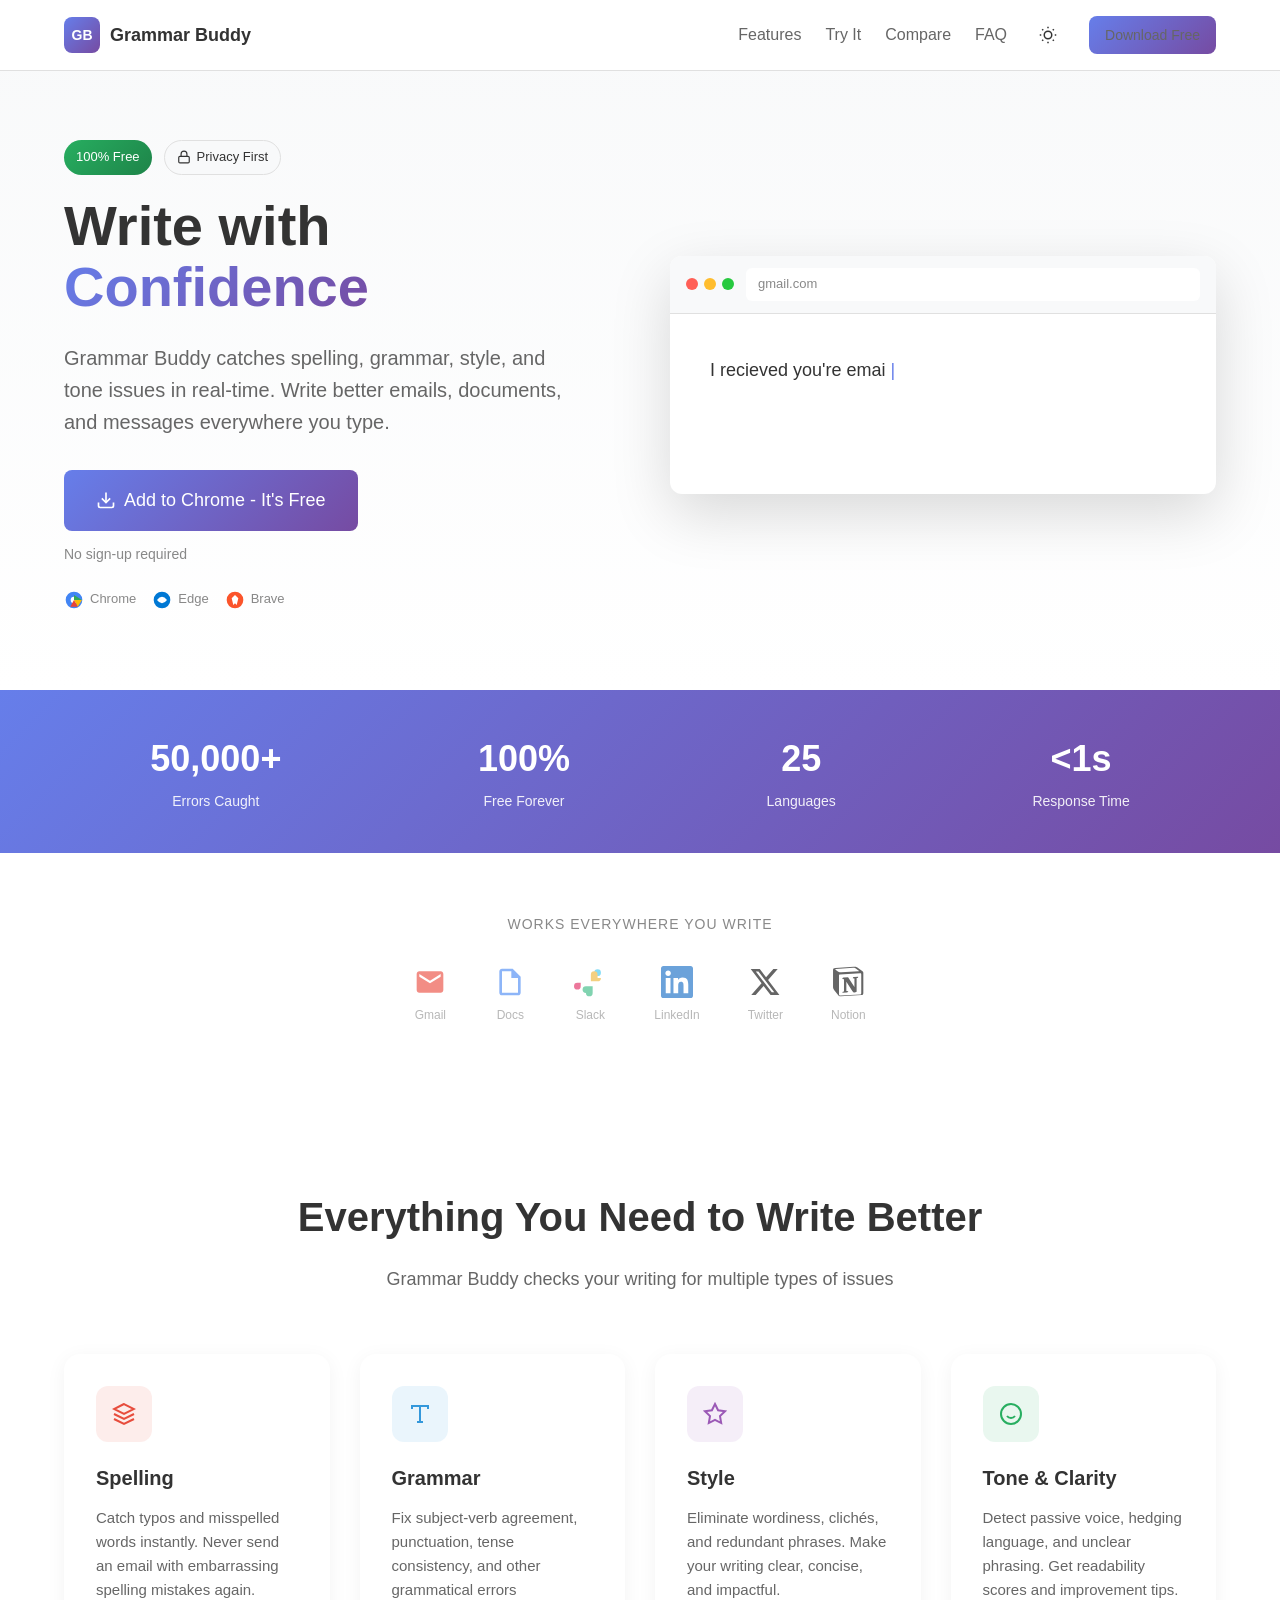
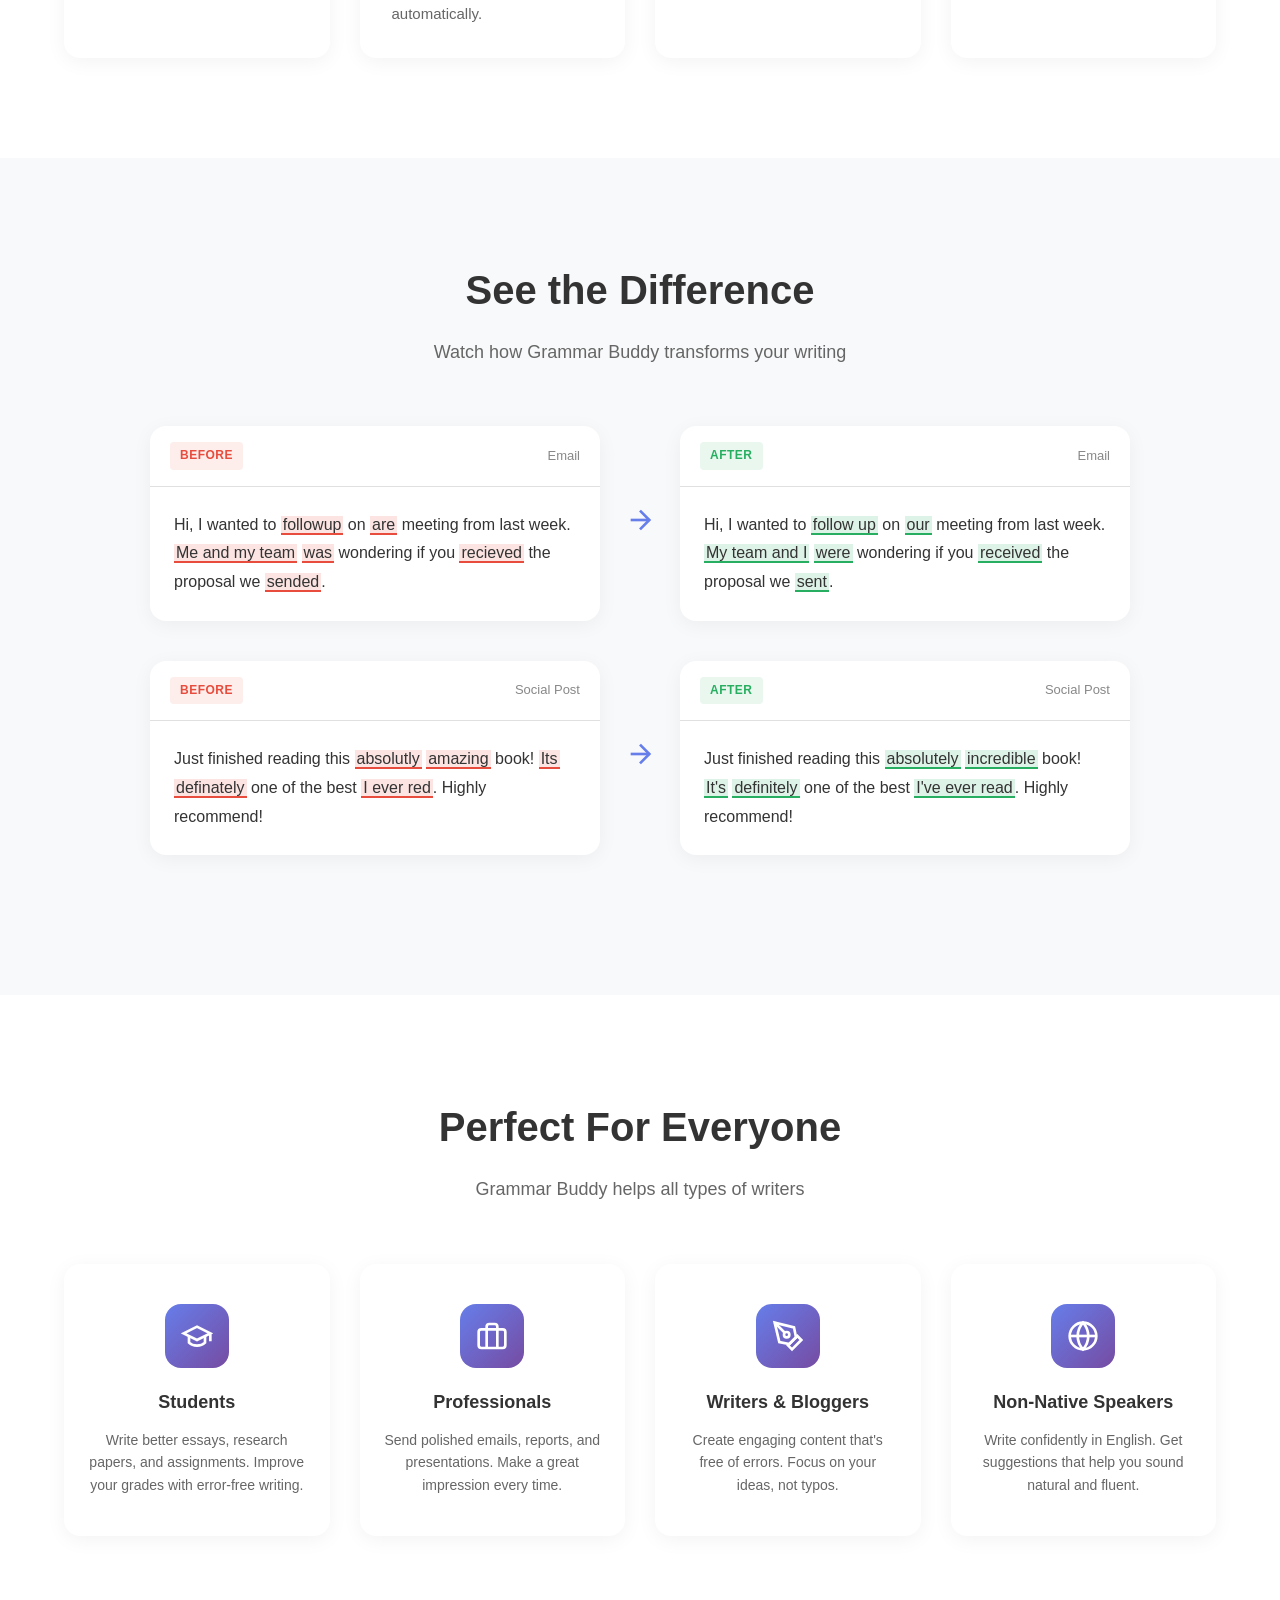
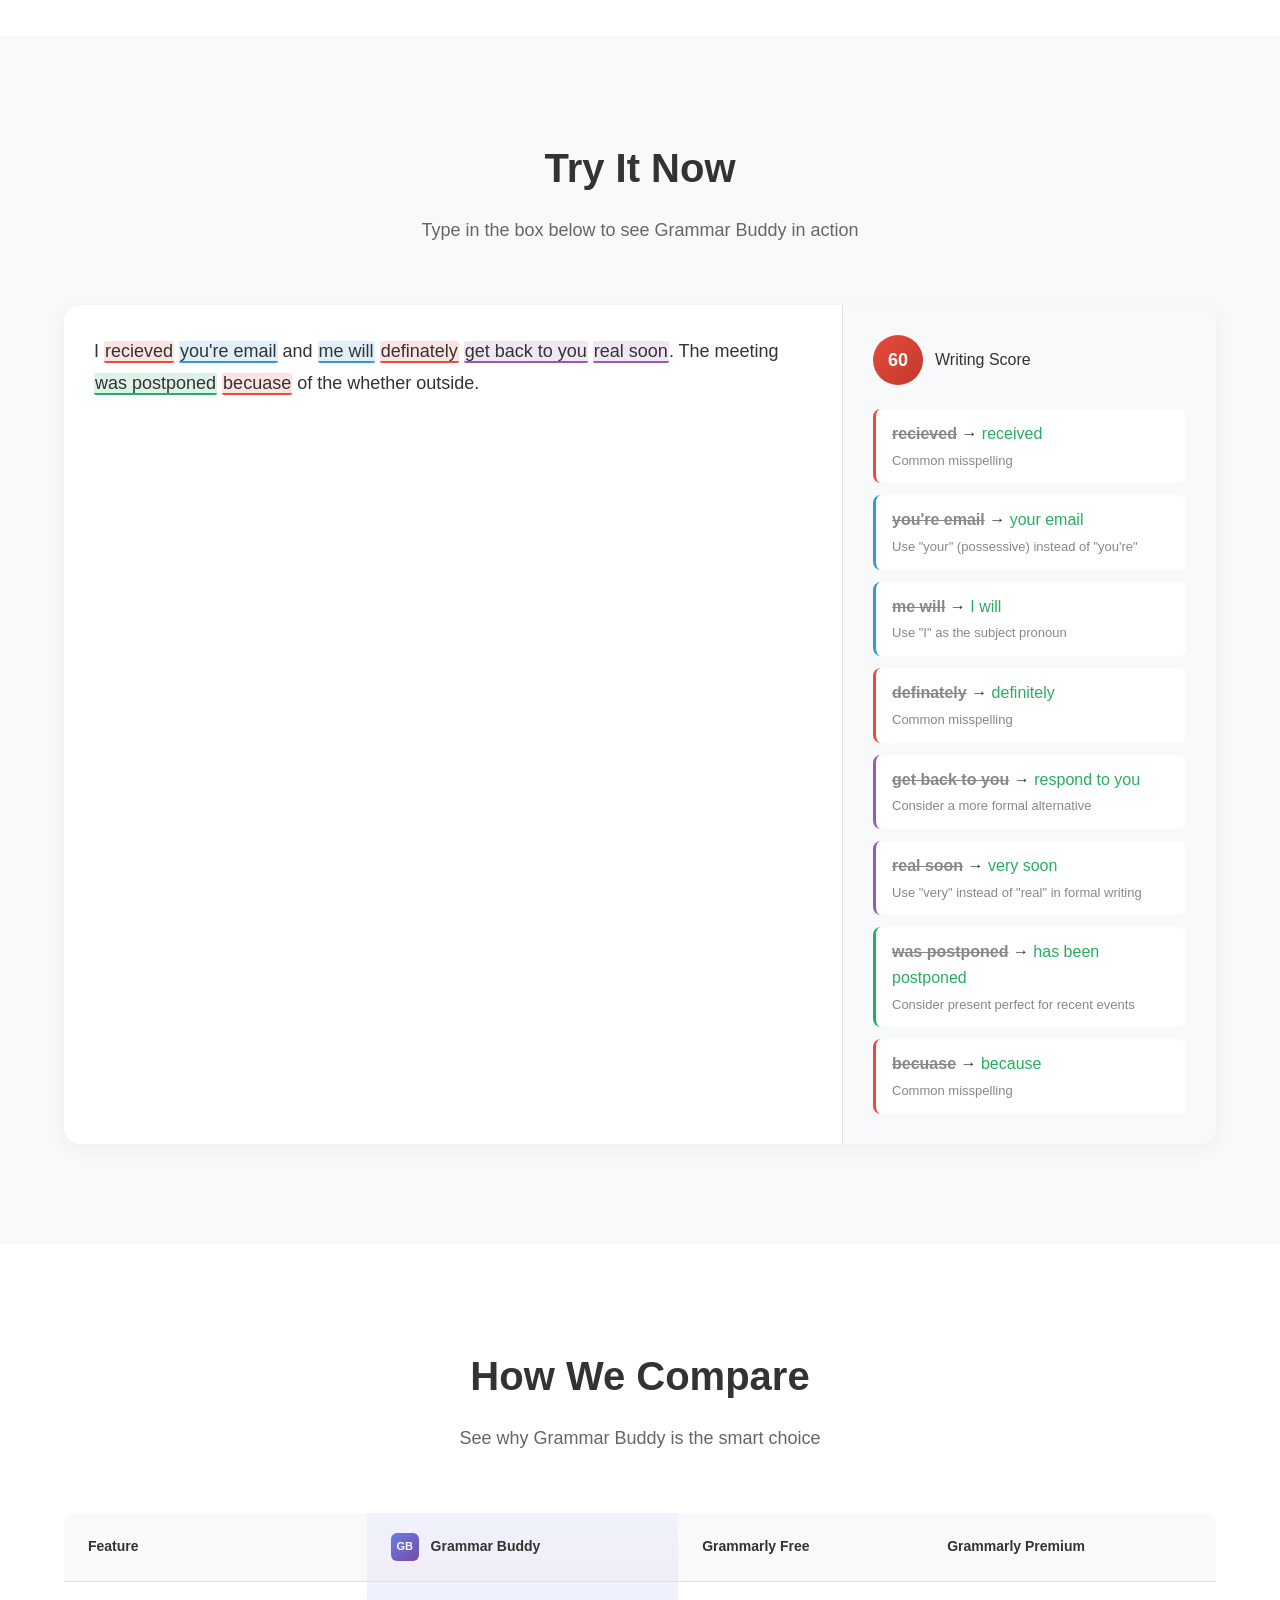
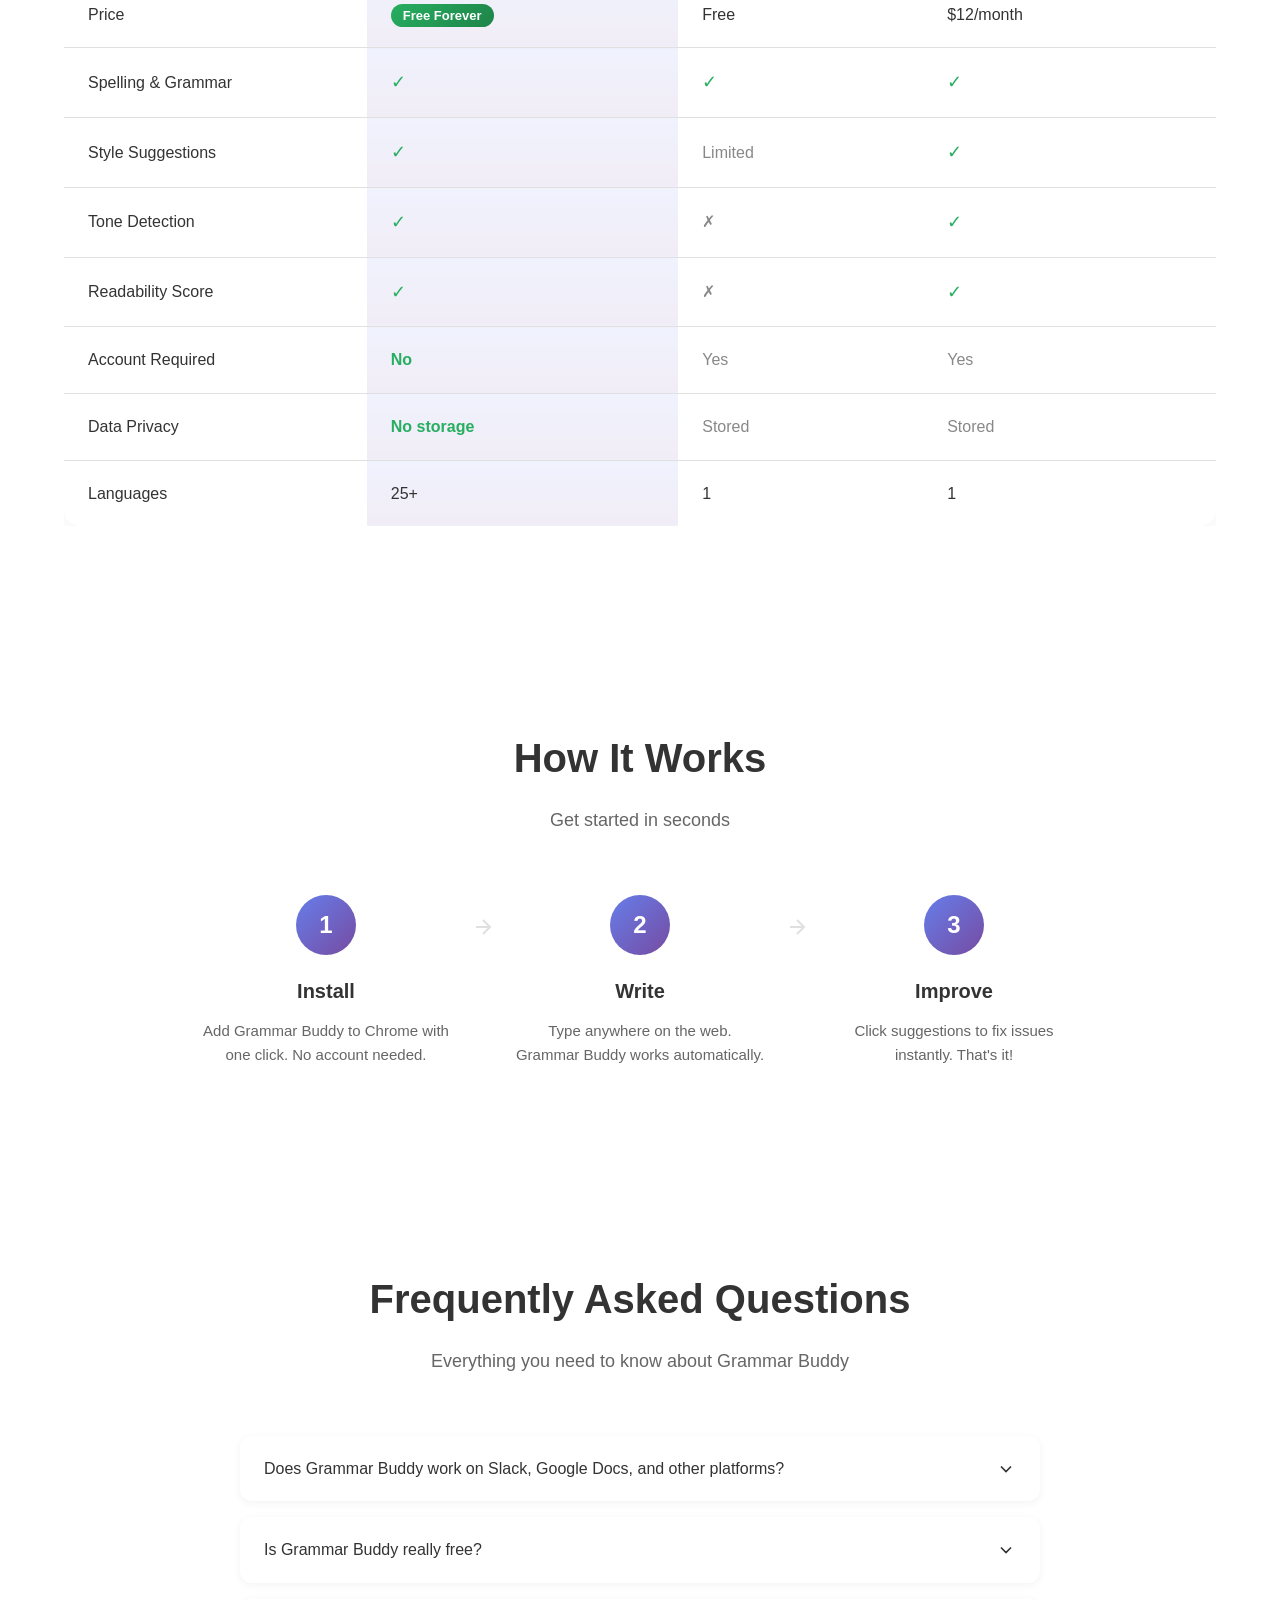
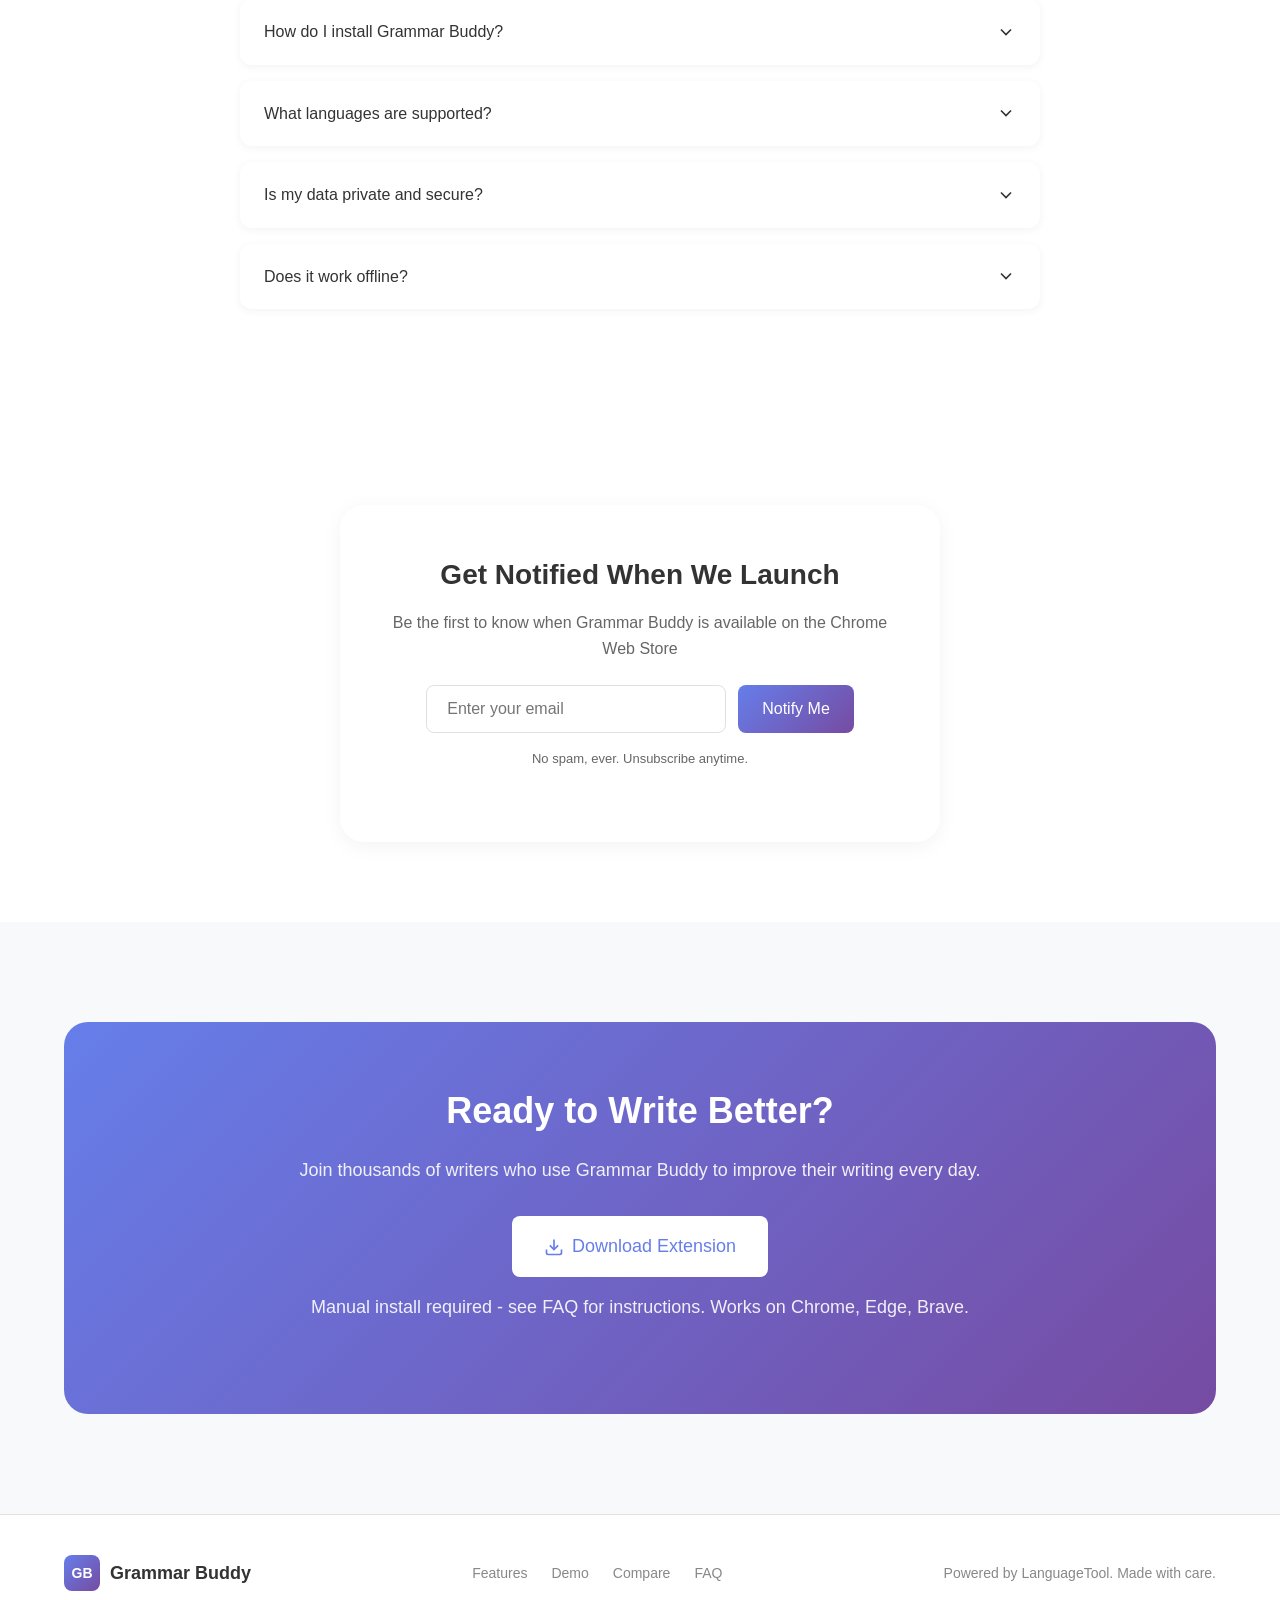
==== commit 0ec8d043: "Add interactive features: dark mode, typing animation, stats counter, email signup - Add dark mode t" ====
--- a/landing-page/index.html
+++ b/landing-page/index.html
@@ -3,8 +3,8 @@
 <head>
   <meta charset="UTF-8">
   <meta name="viewport" content="width=device-width, initial-scale=1.0">
-  <meta name="description" content="Grammar Buddy - Your AI-powered writing assistant. Get real-time grammar, spelling, style, and tone suggestions as you type.">
-  <title>Grammar Buddy - AI Writing Assistant</title>
+  <meta name="description" content="Grammar Buddy - Your AI-powered writing assistant. Get real-time grammar, spelling, style, and tone suggestions as you type. 100% free, no account required.">
+  <title>Grammar Buddy - Free AI Writing Assistant | Grammar & Spell Checker</title>
   <link rel="stylesheet" href="styles.css">
   <link rel="icon" type="image/svg+xml" href="assets/favicon.svg">
 </head>
@@ -19,7 +19,24 @@
       <div class="nav-links">
         <a href="#features">Features</a>
         <a href="#demo">Try It</a>
+        <a href="#compare">Compare</a>
         <a href="#faq">FAQ</a>
+        <button class="theme-toggle" id="themeToggle" title="Toggle dark mode">
+          <svg class="sun-icon" width="18" height="18" viewBox="0 0 24 24" fill="none" stroke="currentColor" stroke-width="2">
+            <circle cx="12" cy="12" r="5"></circle>
+            <line x1="12" y1="1" x2="12" y2="3"></line>
+            <line x1="12" y1="21" x2="12" y2="23"></line>
+            <line x1="4.22" y1="4.22" x2="5.64" y2="5.64"></line>
+            <line x1="18.36" y1="18.36" x2="19.78" y2="19.78"></line>
+            <line x1="1" y1="12" x2="3" y2="12"></line>
+            <line x1="21" y1="12" x2="23" y2="12"></line>
+            <line x1="4.22" y1="19.78" x2="5.64" y2="18.36"></line>
+            <line x1="18.36" y1="5.64" x2="19.78" y2="4.22"></line>
+          </svg>
+          <svg class="moon-icon" width="18" height="18" viewBox="0 0 24 24" fill="none" stroke="currentColor" stroke-width="2">
+            <path d="M21 12.79A9 9 0 1 1 11.21 3 7 7 0 0 0 21 12.79z"></path>
+          </svg>
+        </button>
         <a href="#install" class="btn btn-primary btn-sm">Download Free</a>
       </div>
     </div>
@@ -29,6 +46,16 @@
   <header class="hero">
     <div class="container">
       <div class="hero-content">
+        <div class="hero-badges">
+          <span class="badge badge-free">100% Free</span>
+          <span class="badge badge-privacy">
+            <svg width="14" height="14" viewBox="0 0 24 24" fill="none" stroke="currentColor" stroke-width="2">
+              <rect x="3" y="11" width="18" height="11" rx="2" ry="2"></rect>
+              <path d="M7 11V7a5 5 0 0 1 10 0v4"></path>
+            </svg>
+            Privacy First
+          </span>
+        </div>
         <h1 class="hero-title">
           Write with <span class="gradient-text">Confidence</span>
         </h1>
@@ -47,6 +74,20 @@
           </a>
           <span class="hero-note">No sign-up required</span>
         </div>
+        <div class="browser-badges">
+          <span class="browser-badge" title="Google Chrome">
+            <svg width="20" height="20" viewBox="0 0 24 24"><circle cx="12" cy="12" r="10" fill="#4285F4"/><circle cx="12" cy="12" r="4" fill="white"/><path d="M12 6 L21.5 12 L12 12 Z" fill="#34A853"/><path d="M12 12 L21.5 12 L16.5 20 Z" fill="#FBBC05"/><path d="M12 12 L16.5 20 L7.5 20 Z" fill="#EA4335"/></svg>
+            Chrome
+          </span>
+          <span class="browser-badge" title="Microsoft Edge">
+            <svg width="20" height="20" viewBox="0 0 24 24"><circle cx="12" cy="12" r="10" fill="#0078D4"/><path d="M6 12 Q12 4 18 12 Q12 20 6 12" fill="white"/></svg>
+            Edge
+          </span>
+          <span class="browser-badge" title="Brave Browser">
+            <svg width="20" height="20" viewBox="0 0 24 24"><circle cx="12" cy="12" r="10" fill="#FB542B"/><path d="M12 6 L16 10 L14 18 L12 16 L10 18 L8 10 Z" fill="white"/></svg>
+            Brave
+          </span>
+        </div>
       </div>
       <div class="hero-visual">
         <div class="browser-mockup">
@@ -54,11 +95,12 @@
             <div class="browser-dots">
               <span></span><span></span><span></span>
             </div>
-            <div class="browser-address">example.com</div>
+            <div class="browser-address">gmail.com</div>
           </div>
           <div class="browser-content">
-            <div class="demo-text">
-              <span>I </span><span class="error spelling" data-tooltip="Spelling: Did you mean 'received'?">recieved</span><span> you're message and </span><span class="error grammar" data-tooltip="Grammar: Use 'I' instead of 'me'">me</span><span> will </span><span class="error style" data-tooltip="Style: Consider 'respond' instead">get back to you</span><span> </span><span class="error tone" data-tooltip="Tone: Add urgency">soon</span><span>.</span>
+            <div class="typing-demo" id="typingDemo">
+              <span class="typing-text"></span>
+              <span class="typing-cursor">|</span>
             </div>
           </div>
         </div>
@@ -66,24 +108,57 @@
     </div>
   </header>
 
-  <!-- Stats Bar -->
+  <!-- Stats Bar with Animation -->
   <section class="stats-bar">
     <div class="container">
       <div class="stat">
-        <span class="stat-number">4</span>
-        <span class="stat-label">Issue Types</span>
+        <span class="stat-number" data-target="50000">0</span>
+        <span class="stat-label">Errors Caught</span>
       </div>
       <div class="stat">
         <span class="stat-number">100%</span>
         <span class="stat-label">Free Forever</span>
       </div>
       <div class="stat">
-        <span class="stat-number">20+</span>
+        <span class="stat-number" data-target="25">0</span>
         <span class="stat-label">Languages</span>
       </div>
       <div class="stat">
-        <span class="stat-number">Real-time</span>
-        <span class="stat-label">Feedback</span>
+        <span class="stat-number">&lt;1s</span>
+        <span class="stat-label">Response Time</span>
+      </div>
+    </div>
+  </section>
+
+  <!-- Trusted Platforms -->
+  <section class="trusted-section">
+    <div class="container">
+      <p class="trusted-label">Works everywhere you write</p>
+      <div class="trusted-logos">
+        <div class="trusted-logo" title="Gmail">
+          <svg width="32" height="32" viewBox="0 0 24 24" fill="#EA4335"><path d="M20 4H4c-1.1 0-2 .9-2 2v12c0 1.1.9 2 2 2h16c1.1 0 2-.9 2-2V6c0-1.1-.9-2-2-2zm0 4l-8 5-8-5V6l8 5 8-5v2z"/></svg>
+          <span>Gmail</span>
+        </div>
+        <div class="trusted-logo" title="Google Docs">
+          <svg width="32" height="32" viewBox="0 0 24 24" fill="#4285F4"><path d="M14 2H6c-1.1 0-2 .9-2 2v16c0 1.1.9 2 2 2h12c1.1 0 2-.9 2-2V8l-6-6zM6 20V4h7v5h5v11H6z"/></svg>
+          <span>Docs</span>
+        </div>
+        <div class="trusted-logo" title="Slack">
+          <svg width="32" height="32" viewBox="0 0 24 24"><path fill="#E01E5A" d="M5.042 15.165a2.528 2.528 0 0 1-2.52 2.523A2.528 2.528 0 0 1 0 15.165a2.527 2.527 0 0 1 2.522-2.52h2.52v2.52z"/><path fill="#36C5F0" d="M15.165 5.042a2.528 2.528 0 0 1 2.523-2.52A2.528 2.528 0 0 1 20.21 5.044a2.527 2.527 0 0 1-2.52 2.522h-2.52V5.042z"/><path fill="#2EB67D" d="M8.958 20.21a2.528 2.528 0 0 1-2.52-2.522 2.528 2.528 0 0 1 2.52-2.52h5.04v5.04a2.527 2.527 0 0 1-2.52 2.522 2.528 2.528 0 0 1-2.52-2.52z"/><path fill="#ECB22E" d="M20.21 8.958a2.528 2.528 0 0 1-2.522 2.52h-5.04V6.438a2.527 2.527 0 0 1 2.52-2.522 2.528 2.528 0 0 1 2.52 2.52v2.522z"/></svg>
+          <span>Slack</span>
+        </div>
+        <div class="trusted-logo" title="LinkedIn">
+          <svg width="32" height="32" viewBox="0 0 24 24" fill="#0A66C2"><path d="M20.447 20.452h-3.554v-5.569c0-1.328-.027-3.037-1.852-3.037-1.853 0-2.136 1.445-2.136 2.939v5.667H9.351V9h3.414v1.561h.046c.477-.9 1.637-1.85 3.37-1.85 3.601 0 4.267 2.37 4.267 5.455v6.286zM5.337 7.433c-1.144 0-2.063-.926-2.063-2.065 0-1.138.92-2.063 2.063-2.063 1.14 0 2.064.925 2.064 2.063 0 1.139-.925 2.065-2.064 2.065zm1.782 13.019H3.555V9h3.564v11.452zM22.225 0H1.771C.792 0 0 .774 0 1.729v20.542C0 23.227.792 24 1.771 24h20.451C23.2 24 24 23.227 24 22.271V1.729C24 .774 23.2 0 22.222 0h.003z"/></svg>
+          <span>LinkedIn</span>
+        </div>
+        <div class="trusted-logo" title="Twitter/X">
+          <svg width="32" height="32" viewBox="0 0 24 24" fill="#000"><path d="M18.244 2.25h3.308l-7.227 8.26 8.502 11.24H16.17l-5.214-6.817L4.99 21.75H1.68l7.73-8.835L1.254 2.25H8.08l4.713 6.231zm-1.161 17.52h1.833L7.084 4.126H5.117z"/></svg>
+          <span>Twitter</span>
+        </div>
+        <div class="trusted-logo" title="Notion">
+          <svg width="32" height="32" viewBox="0 0 24 24" fill="#000"><path d="M4.459 4.208c.746.606 1.026.56 2.428.466l13.215-.793c.28 0 .047-.28-.046-.326L17.86 1.968c-.42-.326-.98-.7-2.055-.607L3.01 2.295c-.466.046-.56.28-.374.466zm.793 3.08v13.904c0 .747.373 1.027 1.214.98l14.523-.84c.841-.046.935-.56.935-1.167V6.354c0-.606-.233-.933-.748-.886l-15.177.887c-.56.047-.747.327-.747.933zm14.337.745c.093.42 0 .84-.42.888l-.7.14v10.264c-.608.327-1.168.514-1.635.514-.748 0-.935-.234-1.495-.933l-4.577-7.186v6.952l1.448.327s0 .84-1.168.84l-3.22.186c-.094-.186 0-.653.327-.746l.84-.233V9.854L7.822 9.76c-.094-.42.14-1.026.793-1.073l3.453-.233 4.764 7.279v-6.44l-1.215-.14c-.093-.514.28-.886.747-.933zM2.638 1.502l13.589-.933c1.682-.14 2.102.093 2.802.607l3.87 2.706c.467.327.608.747.608 1.26v15.037c0 .98-.327 1.493-1.402 1.586l-15.457.934c-.98.047-1.448-.093-1.96-.747l-3.127-4.039c-.56-.747-.793-1.307-.793-1.96V2.951c0-.84.327-1.4 1.87-1.45z"/></svg>
+          <span>Notion</span>
+        </div>
       </div>
     </div>
   </section>
@@ -143,6 +218,123 @@
     </div>
   </section>
 
+  <!-- Before/After Section -->
+  <section class="before-after-section">
+    <div class="container">
+      <div class="section-header">
+        <h2>See the Difference</h2>
+        <p>Watch how Grammar Buddy transforms your writing</p>
+      </div>
+      <div class="before-after-grid">
+        <div class="ba-card">
+          <div class="ba-header">
+            <span class="ba-label ba-before">Before</span>
+            <span class="ba-category">Email</span>
+          </div>
+          <div class="ba-content ba-before-content">
+            <p>Hi, I wanted to <span class="ba-error">followup</span> on <span class="ba-error">are</span> meeting from last week. <span class="ba-error">Me and my team</span> <span class="ba-error">was</span> wondering if you <span class="ba-error">recieved</span> the proposal we <span class="ba-error">sended</span>.</p>
+          </div>
+        </div>
+        <div class="ba-arrow">
+          <svg width="32" height="32" viewBox="0 0 24 24" fill="none" stroke="currentColor" stroke-width="2">
+            <line x1="5" y1="12" x2="19" y2="12"></line>
+            <polyline points="12 5 19 12 12 19"></polyline>
+          </svg>
+        </div>
+        <div class="ba-card">
+          <div class="ba-header">
+            <span class="ba-label ba-after">After</span>
+            <span class="ba-category">Email</span>
+          </div>
+          <div class="ba-content ba-after-content">
+            <p>Hi, I wanted to <span class="ba-fix">follow up</span> on <span class="ba-fix">our</span> meeting from last week. <span class="ba-fix">My team and I</span> <span class="ba-fix">were</span> wondering if you <span class="ba-fix">received</span> the proposal we <span class="ba-fix">sent</span>.</p>
+          </div>
+        </div>
+      </div>
+      <div class="before-after-grid">
+        <div class="ba-card">
+          <div class="ba-header">
+            <span class="ba-label ba-before">Before</span>
+            <span class="ba-category">Social Post</span>
+          </div>
+          <div class="ba-content ba-before-content">
+            <p>Just finished reading this <span class="ba-error">absolutly</span> <span class="ba-error">amazing</span> book! <span class="ba-error">Its</span> <span class="ba-error">definately</span> one of the best <span class="ba-error">I ever red</span>. Highly recommend!</p>
+          </div>
+        </div>
+        <div class="ba-arrow">
+          <svg width="32" height="32" viewBox="0 0 24 24" fill="none" stroke="currentColor" stroke-width="2">
+            <line x1="5" y1="12" x2="19" y2="12"></line>
+            <polyline points="12 5 19 12 12 19"></polyline>
+          </svg>
+        </div>
+        <div class="ba-card">
+          <div class="ba-header">
+            <span class="ba-label ba-after">After</span>
+            <span class="ba-category">Social Post</span>
+          </div>
+          <div class="ba-content ba-after-content">
+            <p>Just finished reading this <span class="ba-fix">absolutely</span> <span class="ba-fix">incredible</span> book! <span class="ba-fix">It's</span> <span class="ba-fix">definitely</span> one of the best <span class="ba-fix">I've ever read</span>. Highly recommend!</p>
+          </div>
+        </div>
+      </div>
+    </div>
+  </section>
+
+  <!-- Use Cases Section -->
+  <section class="use-cases-section">
+    <div class="container">
+      <div class="section-header">
+        <h2>Perfect For Everyone</h2>
+        <p>Grammar Buddy helps all types of writers</p>
+      </div>
+      <div class="use-cases-grid">
+        <div class="use-case-card">
+          <div class="use-case-icon">
+            <svg width="32" height="32" viewBox="0 0 24 24" fill="none" stroke="currentColor" stroke-width="2">
+              <path d="M22 10v6M2 10l10-5 10 5-10 5z"></path>
+              <path d="M6 12v5c3 3 9 3 12 0v-5"></path>
+            </svg>
+          </div>
+          <h3>Students</h3>
+          <p>Write better essays, research papers, and assignments. Improve your grades with error-free writing.</p>
+        </div>
+        <div class="use-case-card">
+          <div class="use-case-icon">
+            <svg width="32" height="32" viewBox="0 0 24 24" fill="none" stroke="currentColor" stroke-width="2">
+              <rect x="2" y="7" width="20" height="14" rx="2" ry="2"></rect>
+              <path d="M16 21V5a2 2 0 0 0-2-2h-4a2 2 0 0 0-2 2v16"></path>
+            </svg>
+          </div>
+          <h3>Professionals</h3>
+          <p>Send polished emails, reports, and presentations. Make a great impression every time.</p>
+        </div>
+        <div class="use-case-card">
+          <div class="use-case-icon">
+            <svg width="32" height="32" viewBox="0 0 24 24" fill="none" stroke="currentColor" stroke-width="2">
+              <path d="M12 19l7-7 3 3-7 7-3-3z"></path>
+              <path d="M18 13l-1.5-7.5L2 2l3.5 14.5L13 18l5-5z"></path>
+              <path d="M2 2l7.586 7.586"></path>
+              <circle cx="11" cy="11" r="2"></circle>
+            </svg>
+          </div>
+          <h3>Writers & Bloggers</h3>
+          <p>Create engaging content that's free of errors. Focus on your ideas, not typos.</p>
+        </div>
+        <div class="use-case-card">
+          <div class="use-case-icon">
+            <svg width="32" height="32" viewBox="0 0 24 24" fill="none" stroke="currentColor" stroke-width="2">
+              <circle cx="12" cy="12" r="10"></circle>
+              <line x1="2" y1="12" x2="22" y2="12"></line>
+              <path d="M12 2a15.3 15.3 0 0 1 4 10 15.3 15.3 0 0 1-4 10 15.3 15.3 0 0 1-4-10 15.3 15.3 0 0 1 4-10z"></path>
+            </svg>
+          </div>
+          <h3>Non-Native Speakers</h3>
+          <p>Write confidently in English. Get suggestions that help you sound natural and fluent.</p>
+        </div>
+      </div>
+    </div>
+  </section>
+
   <!-- Interactive Demo -->
   <section id="demo" class="demo-section">
     <div class="container">
@@ -163,6 +355,81 @@
             <!-- Results populated by JS -->
           </div>
         </div>
+      </div>
+    </div>
+  </section>
+
+  <!-- Comparison Section -->
+  <section id="compare" class="comparison-section">
+    <div class="container">
+      <div class="section-header">
+        <h2>How We Compare</h2>
+        <p>See why Grammar Buddy is the smart choice</p>
+      </div>
+      <div class="comparison-table-wrapper">
+        <table class="comparison-table">
+          <thead>
+            <tr>
+              <th>Feature</th>
+              <th class="highlight-col">
+                <span class="table-logo">GB</span>
+                Grammar Buddy
+              </th>
+              <th>Grammarly Free</th>
+              <th>Grammarly Premium</th>
+            </tr>
+          </thead>
+          <tbody>
+            <tr>
+              <td>Price</td>
+              <td class="highlight-col"><span class="price-free">Free Forever</span></td>
+              <td>Free</td>
+              <td>$12/month</td>
+            </tr>
+            <tr>
+              <td>Spelling & Grammar</td>
+              <td class="highlight-col"><span class="check">✓</span></td>
+              <td><span class="check">✓</span></td>
+              <td><span class="check">✓</span></td>
+            </tr>
+            <tr>
+              <td>Style Suggestions</td>
+              <td class="highlight-col"><span class="check">✓</span></td>
+              <td><span class="cross">Limited</span></td>
+              <td><span class="check">✓</span></td>
+            </tr>
+            <tr>
+              <td>Tone Detection</td>
+              <td class="highlight-col"><span class="check">✓</span></td>
+              <td><span class="cross">✗</span></td>
+              <td><span class="check">✓</span></td>
+            </tr>
+            <tr>
+              <td>Readability Score</td>
+              <td class="highlight-col"><span class="check">✓</span></td>
+              <td><span class="cross">✗</span></td>
+              <td><span class="check">✓</span></td>
+            </tr>
+            <tr>
+              <td>Account Required</td>
+              <td class="highlight-col"><span class="check-green">No</span></td>
+              <td><span class="cross">Yes</span></td>
+              <td><span class="cross">Yes</span></td>
+            </tr>
+            <tr>
+              <td>Data Privacy</td>
+              <td class="highlight-col"><span class="check-green">No storage</span></td>
+              <td><span class="cross">Stored</span></td>
+              <td><span class="cross">Stored</span></td>
+            </tr>
+            <tr>
+              <td>Languages</td>
+              <td class="highlight-col">25+</td>
+              <td>1</td>
+              <td>1</td>
+            </tr>
+          </tbody>
+        </table>
       </div>
     </div>
   </section>
@@ -270,7 +537,7 @@
             </svg>
           </div>
           <div class="faq-answer">
-            <p>Grammar Buddy supports over 20 languages including English (US, UK, AU), German, French, Spanish, Portuguese, Dutch, Polish, Russian, and more. You can change the language in the extension settings.</p>
+            <p>Grammar Buddy supports over 25 languages including English (US, UK, AU), German, French, Spanish, Portuguese, Dutch, Polish, Russian, and more. You can change the language in the extension settings.</p>
           </div>
         </div>
         <div class="faq-item">
@@ -281,7 +548,7 @@
             </svg>
           </div>
           <div class="faq-answer">
-            <p>Your privacy is important to us. Grammar Buddy only sends text to LanguageTool's servers for grammar checking - no text is stored or logged. The extension doesn't collect any personal information or track your browsing activity.</p>
+            <p>Your privacy is our priority. Grammar Buddy only sends text to LanguageTool's servers for grammar checking - no text is stored or logged. The extension doesn't collect any personal information or track your browsing activity.</p>
           </div>
         </div>
         <div class="faq-item">
@@ -295,6 +562,21 @@
             <p>Grammar Buddy requires an internet connection to check your text using the LanguageTool API. However, your ignored words and settings are stored locally and will persist offline.</p>
           </div>
         </div>
+      </div>
+    </div>
+  </section>
+
+  <!-- Email Signup -->
+  <section class="signup-section">
+    <div class="container">
+      <div class="signup-card">
+        <h2>Get Notified When We Launch</h2>
+        <p>Be the first to know when Grammar Buddy is available on the Chrome Web Store</p>
+        <form class="signup-form" id="signupForm">
+          <input type="email" placeholder="Enter your email" required>
+          <button type="submit" class="btn btn-primary">Notify Me</button>
+        </form>
+        <p class="signup-note">No spam, ever. Unsubscribe anytime.</p>
       </div>
     </div>
   </section>
@@ -329,8 +611,8 @@
         <div class="footer-links">
           <a href="#features">Features</a>
           <a href="#demo">Demo</a>
-          <a href="#">Privacy</a>
-          <a href="#">Terms</a>
+          <a href="#compare">Compare</a>
+          <a href="#faq">FAQ</a>
         </div>
         <div class="footer-copy">
           <p>Powered by LanguageTool. Made with care.</p>
--- a/landing-page/styles.css
+++ b/landing-page/styles.css
@@ -12,7 +12,19 @@
   --text-muted: #888;
   --bg: #ffffff;
   --bg-alt: #f8f9fa;
+  --bg-dark: #1a1a2e;
   --border: #e0e0e0;
+  --card-bg: #ffffff;
+}
+
+[data-theme="dark"] {
+  --text: #e0e0e0;
+  --text-light: #b0b0b0;
+  --text-muted: #888;
+  --bg: #1a1a2e;
+  --bg-alt: #16213e;
+  --border: #2d3748;
+  --card-bg: #1e2a4a;
 }
 
 * {
@@ -30,6 +42,7 @@
   color: var(--text);
   line-height: 1.6;
   background: var(--bg);
+  transition: background 0.3s ease, color 0.3s ease;
 }
 
 .container {
@@ -78,6 +91,36 @@
   -webkit-background-clip: text;
   -webkit-text-fill-color: transparent;
   background-clip: text;
+}
+
+/* Theme Toggle */
+.theme-toggle {
+  background: none;
+  border: none;
+  cursor: pointer;
+  padding: 8px;
+  border-radius: 8px;
+  display: flex;
+  align-items: center;
+  justify-content: center;
+  color: var(--text);
+  transition: background 0.2s ease;
+}
+
+.theme-toggle:hover {
+  background: var(--bg-alt);
+}
+
+.theme-toggle .moon-icon {
+  display: none;
+}
+
+[data-theme="dark"] .theme-toggle .sun-icon {
+  display: none;
+}
+
+[data-theme="dark"] .theme-toggle .moon-icon {
+  display: block;
 }
 
 /* Navigation */
@@ -90,6 +133,11 @@
   backdrop-filter: blur(10px);
   z-index: 1000;
   border-bottom: 1px solid var(--border);
+  transition: background 0.3s ease;
+}
+
+[data-theme="dark"] .navbar {
+  background: rgba(26, 26, 46, 0.95);
 }
 
 .navbar .container {
@@ -126,7 +174,7 @@
 .nav-links {
   display: flex;
   align-items: center;
-  gap: 32px;
+  gap: 24px;
 }
 
 .nav-links a {
@@ -140,6 +188,49 @@
   color: var(--primary);
 }
 
+/* Hero Badges */
+.hero-badges {
+  display: flex;
+  gap: 12px;
+  margin-bottom: 20px;
+}
+
+.badge {
+  display: inline-flex;
+  align-items: center;
+  gap: 6px;
+  padding: 6px 12px;
+  border-radius: 20px;
+  font-size: 13px;
+  font-weight: 500;
+}
+
+.badge-free {
+  background: linear-gradient(135deg, var(--tone), #1e8449);
+  color: white;
+}
+
+.badge-privacy {
+  background: var(--bg-alt);
+  color: var(--text);
+  border: 1px solid var(--border);
+}
+
+/* Browser Badges */
+.browser-badges {
+  display: flex;
+  gap: 16px;
+  margin-top: 24px;
+}
+
+.browser-badge {
+  display: flex;
+  align-items: center;
+  gap: 6px;
+  font-size: 13px;
+  color: var(--text-muted);
+}
+
 /* Hero */
 .hero {
   padding: 140px 0 80px;
@@ -179,16 +270,33 @@
   color: var(--text-muted);
 }
 
+/* Typing Demo */
+.typing-demo {
+  font-size: 18px;
+  line-height: 1.8;
+  min-height: 100px;
+}
+
+.typing-cursor {
+  animation: blink 1s infinite;
+  color: var(--primary);
+}
+
+@keyframes blink {
+  0%, 50% { opacity: 1; }
+  51%, 100% { opacity: 0; }
+}
+
 /* Browser Mockup */
 .browser-mockup {
-  background: white;
+  background: var(--card-bg);
   border-radius: 12px;
-  box-shadow: 0 20px 60px rgba(0, 0, 0, 0.1);
+  box-shadow: 0 20px 60px rgba(0, 0, 0, 0.15);
   overflow: hidden;
 }
 
 .browser-header {
-  background: #f5f5f5;
+  background: var(--bg-alt);
   padding: 12px 16px;
   display: flex;
   align-items: center;
@@ -214,7 +322,7 @@
 
 .browser-address {
   flex: 1;
-  background: white;
+  background: var(--bg);
   padding: 6px 12px;
   border-radius: 6px;
   font-size: 13px;
@@ -225,57 +333,6 @@
   padding: 40px;
 }
 
-.demo-text {
-  font-size: 18px;
-  line-height: 2;
-}
-
-.demo-text .error {
-  position: relative;
-  cursor: pointer;
-  padding-bottom: 2px;
-}
-
-.demo-text .error.spelling {
-  background: linear-gradient(to bottom, transparent 85%, var(--spelling) 85%);
-}
-
-.demo-text .error.grammar {
-  background: linear-gradient(to bottom, transparent 85%, var(--grammar) 85%);
-}
-
-.demo-text .error.style {
-  background: linear-gradient(to bottom, transparent 85%, var(--style) 85%);
-}
-
-.demo-text .error.tone {
-  background: linear-gradient(to bottom, transparent 85%, var(--tone) 85%);
-}
-
-.demo-text .error::after {
-  content: attr(data-tooltip);
-  position: absolute;
-  bottom: 100%;
-  left: 50%;
-  transform: translateX(-50%);
-  background: #333;
-  color: white;
-  padding: 8px 12px;
-  border-radius: 6px;
-  font-size: 13px;
-  white-space: nowrap;
-  opacity: 0;
-  visibility: hidden;
-  transition: all 0.2s ease;
-  z-index: 10;
-}
-
-.demo-text .error:hover::after {
-  opacity: 1;
-  visibility: visible;
-  bottom: calc(100% + 8px);
-}
-
 /* Stats Bar */
 .stats-bar {
   background: linear-gradient(135deg, var(--primary), var(--primary-dark));
@@ -305,6 +362,47 @@
   opacity: 0.9;
 }
 
+/* Trusted Section */
+.trusted-section {
+  padding: 60px 0;
+  background: var(--bg);
+}
+
+.trusted-label {
+  text-align: center;
+  font-size: 14px;
+  color: var(--text-muted);
+  text-transform: uppercase;
+  letter-spacing: 1px;
+  margin-bottom: 30px;
+}
+
+.trusted-logos {
+  display: flex;
+  justify-content: center;
+  align-items: center;
+  gap: 48px;
+  flex-wrap: wrap;
+}
+
+.trusted-logo {
+  display: flex;
+  flex-direction: column;
+  align-items: center;
+  gap: 8px;
+  opacity: 0.6;
+  transition: opacity 0.2s ease;
+}
+
+.trusted-logo:hover {
+  opacity: 1;
+}
+
+.trusted-logo span {
+  font-size: 12px;
+  color: var(--text-muted);
+}
+
 /* Features */
 .features {
   padding: 100px 0;
@@ -333,7 +431,7 @@
 }
 
 .feature-card {
-  background: white;
+  background: var(--card-bg);
   padding: 32px;
   border-radius: 16px;
   box-shadow: 0 4px 20px rgba(0, 0, 0, 0.05);
@@ -371,6 +469,123 @@
   line-height: 1.6;
 }
 
+/* Before/After Section */
+.before-after-section {
+  padding: 100px 0;
+  background: var(--bg-alt);
+}
+
+.before-after-grid {
+  display: flex;
+  align-items: center;
+  justify-content: center;
+  gap: 24px;
+  margin-bottom: 40px;
+}
+
+.ba-card {
+  flex: 1;
+  max-width: 450px;
+  background: var(--card-bg);
+  border-radius: 16px;
+  overflow: hidden;
+  box-shadow: 0 4px 20px rgba(0, 0, 0, 0.05);
+}
+
+.ba-header {
+  display: flex;
+  justify-content: space-between;
+  align-items: center;
+  padding: 16px 20px;
+  border-bottom: 1px solid var(--border);
+}
+
+.ba-label {
+  font-size: 12px;
+  font-weight: 600;
+  text-transform: uppercase;
+  letter-spacing: 0.5px;
+  padding: 4px 10px;
+  border-radius: 4px;
+}
+
+.ba-before { background: rgba(231, 76, 60, 0.1); color: var(--spelling); }
+.ba-after { background: rgba(39, 174, 96, 0.1); color: var(--tone); }
+
+.ba-category {
+  font-size: 13px;
+  color: var(--text-muted);
+}
+
+.ba-content {
+  padding: 24px;
+  font-size: 16px;
+  line-height: 1.8;
+}
+
+.ba-error {
+  background: rgba(231, 76, 60, 0.15);
+  border-bottom: 2px solid var(--spelling);
+  padding: 0 2px;
+}
+
+.ba-fix {
+  background: rgba(39, 174, 96, 0.15);
+  border-bottom: 2px solid var(--tone);
+  padding: 0 2px;
+}
+
+.ba-arrow {
+  color: var(--primary);
+  flex-shrink: 0;
+}
+
+/* Use Cases Section */
+.use-cases-section {
+  padding: 100px 0;
+}
+
+.use-cases-grid {
+  display: grid;
+  grid-template-columns: repeat(4, 1fr);
+  gap: 30px;
+}
+
+.use-case-card {
+  text-align: center;
+  padding: 40px 24px;
+  background: var(--card-bg);
+  border-radius: 16px;
+  box-shadow: 0 4px 20px rgba(0, 0, 0, 0.05);
+  transition: transform 0.2s ease;
+}
+
+.use-case-card:hover {
+  transform: translateY(-5px);
+}
+
+.use-case-icon {
+  width: 64px;
+  height: 64px;
+  margin: 0 auto 20px;
+  background: linear-gradient(135deg, var(--primary), var(--primary-dark));
+  border-radius: 16px;
+  display: flex;
+  align-items: center;
+  justify-content: center;
+  color: white;
+}
+
+.use-case-card h3 {
+  margin-bottom: 12px;
+  font-size: 18px;
+}
+
+.use-case-card p {
+  font-size: 14px;
+  color: var(--text-light);
+}
+
 /* Demo Section */
 .demo-section {
   padding: 100px 0;
@@ -381,7 +596,7 @@
   display: grid;
   grid-template-columns: 2fr 1fr;
   gap: 30px;
-  background: white;
+  background: var(--card-bg);
   border-radius: 16px;
   overflow: hidden;
   box-shadow: 0 4px 20px rgba(0, 0, 0, 0.05);
@@ -402,6 +617,8 @@
   outline: none;
   white-space: pre-wrap;
   word-wrap: break-word;
+  background: var(--card-bg);
+  color: var(--text);
 }
 
 .demo-editable:empty::before {
@@ -497,7 +714,7 @@
 }
 
 .result-item {
-  background: white;
+  background: var(--card-bg);
   padding: 12px 16px;
   border-radius: 8px;
   border-left: 3px solid;
@@ -531,6 +748,139 @@
   margin-top: 4px;
 }
 
+/* Comparison Section */
+.comparison-section {
+  padding: 100px 0;
+}
+
+.comparison-table-wrapper {
+  overflow-x: auto;
+}
+
+.comparison-table {
+  width: 100%;
+  border-collapse: collapse;
+  background: var(--card-bg);
+  border-radius: 16px;
+  overflow: hidden;
+  box-shadow: 0 4px 20px rgba(0, 0, 0, 0.05);
+}
+
+.comparison-table th,
+.comparison-table td {
+  padding: 20px 24px;
+  text-align: left;
+  border-bottom: 1px solid var(--border);
+}
+
+.comparison-table thead th {
+  background: var(--bg-alt);
+  font-weight: 600;
+  font-size: 14px;
+}
+
+.comparison-table tbody tr:last-child td {
+  border-bottom: none;
+}
+
+.comparison-table .highlight-col {
+  background: linear-gradient(180deg, rgba(102, 126, 234, 0.1) 0%, rgba(118, 75, 162, 0.1) 100%);
+}
+
+.table-logo {
+  display: inline-flex;
+  width: 28px;
+  height: 28px;
+  background: linear-gradient(135deg, var(--primary), var(--primary-dark));
+  border-radius: 6px;
+  align-items: center;
+  justify-content: center;
+  color: white;
+  font-size: 11px;
+  font-weight: 700;
+  margin-right: 8px;
+  vertical-align: middle;
+}
+
+.price-free {
+  background: linear-gradient(135deg, var(--tone), #1e8449);
+  color: white;
+  padding: 4px 12px;
+  border-radius: 20px;
+  font-weight: 600;
+  font-size: 13px;
+}
+
+.check { color: var(--tone); font-size: 18px; }
+.check-green { color: var(--tone); font-weight: 600; }
+.cross { color: var(--text-muted); }
+
+/* Testimonials Section */
+.testimonials-section {
+  padding: 100px 0;
+  background: var(--bg-alt);
+}
+
+.testimonials-grid {
+  display: grid;
+  grid-template-columns: repeat(3, 1fr);
+  gap: 30px;
+}
+
+.testimonial-card {
+  background: var(--card-bg);
+  padding: 32px;
+  border-radius: 16px;
+  box-shadow: 0 4px 20px rgba(0, 0, 0, 0.05);
+}
+
+.testimonial-stars {
+  color: #ffc107;
+  font-size: 18px;
+  margin-bottom: 16px;
+}
+
+.testimonial-text {
+  font-size: 16px;
+  line-height: 1.7;
+  color: var(--text-light);
+  margin-bottom: 24px;
+  font-style: italic;
+}
+
+.testimonial-author {
+  display: flex;
+  align-items: center;
+  gap: 12px;
+}
+
+.author-avatar {
+  width: 48px;
+  height: 48px;
+  background: linear-gradient(135deg, var(--primary), var(--primary-dark));
+  border-radius: 50%;
+  display: flex;
+  align-items: center;
+  justify-content: center;
+  color: white;
+  font-weight: 600;
+  font-size: 14px;
+}
+
+.author-info {
+  display: flex;
+  flex-direction: column;
+}
+
+.author-info strong {
+  font-size: 15px;
+}
+
+.author-info span {
+  font-size: 13px;
+  color: var(--text-muted);
+}
+
 /* How It Works */
 .how-it-works {
   padding: 100px 0;
@@ -582,6 +932,7 @@
 /* FAQ Section */
 .faq-section {
   padding: 100px 0;
+  background: var(--bg);
 }
 
 .faq-list {
@@ -590,7 +941,7 @@
 }
 
 .faq-item {
-  background: white;
+  background: var(--card-bg);
   border-radius: 12px;
   margin-bottom: 16px;
   box-shadow: 0 2px 10px rgba(0, 0, 0, 0.05);
@@ -659,6 +1010,59 @@
   color: var(--primary);
 }
 
+/* Signup Section */
+.signup-section {
+  padding: 80px 0;
+}
+
+.signup-card {
+  max-width: 600px;
+  margin: 0 auto;
+  text-align: center;
+  background: var(--card-bg);
+  padding: 48px;
+  border-radius: 24px;
+  box-shadow: 0 4px 20px rgba(0, 0, 0, 0.05);
+}
+
+.signup-card h2 {
+  font-size: 28px;
+  margin-bottom: 12px;
+}
+
+.signup-card > p {
+  color: var(--text-light);
+  margin-bottom: 24px;
+}
+
+.signup-form {
+  display: flex;
+  gap: 12px;
+  justify-content: center;
+}
+
+.signup-form input {
+  flex: 1;
+  max-width: 300px;
+  padding: 14px 20px;
+  border: 1px solid var(--border);
+  border-radius: 8px;
+  font-size: 16px;
+  background: var(--bg);
+  color: var(--text);
+}
+
+.signup-form input:focus {
+  outline: none;
+  border-color: var(--primary);
+}
+
+.signup-note {
+  margin-top: 16px;
+  font-size: 13px;
+  color: var(--text-muted);
+}
+
 /* Install Section */
 .install-section {
   padding: 100px 0;
@@ -703,6 +1107,7 @@
 .footer {
   padding: 40px 0;
   border-top: 1px solid var(--border);
+  background: var(--bg);
 }
 
 .footer-content {
@@ -742,8 +1147,13 @@
 
 /* Responsive */
 @media (max-width: 1024px) {
-  .features-grid {
+  .features-grid,
+  .use-cases-grid {
     grid-template-columns: repeat(2, 1fr);
+  }
+
+  .testimonials-grid {
+    grid-template-columns: 1fr;
   }
 
   .demo-container {
@@ -753,6 +1163,18 @@
   .demo-results {
     border-left: none;
     border-top: 1px solid var(--border);
+  }
+
+  .before-after-grid {
+    flex-direction: column;
+  }
+
+  .ba-card {
+    max-width: 100%;
+  }
+
+  .ba-arrow {
+    transform: rotate(90deg);
   }
 }
 
@@ -775,6 +1197,14 @@
     align-items: center;
   }
 
+  .hero-badges {
+    justify-content: center;
+  }
+
+  .browser-badges {
+    justify-content: center;
+  }
+
   .hero-visual {
     display: none;
   }
@@ -783,7 +1213,12 @@
     display: none;
   }
 
-  .features-grid {
+  .nav-links .theme-toggle {
+    display: flex;
+  }
+
+  .features-grid,
+  .use-cases-grid {
     grid-template-columns: 1fr;
   }
 
@@ -801,4 +1236,26 @@
     flex-direction: column;
     text-align: center;
   }
-}
+
+  .signup-form {
+    flex-direction: column;
+    align-items: center;
+  }
+
+  .signup-form input {
+    max-width: 100%;
+  }
+
+  .comparison-table {
+    font-size: 14px;
+  }
+
+  .comparison-table th,
+  .comparison-table td {
+    padding: 12px 16px;
+  }
+
+  .trusted-logos {
+    gap: 24px;
+  }
+}
